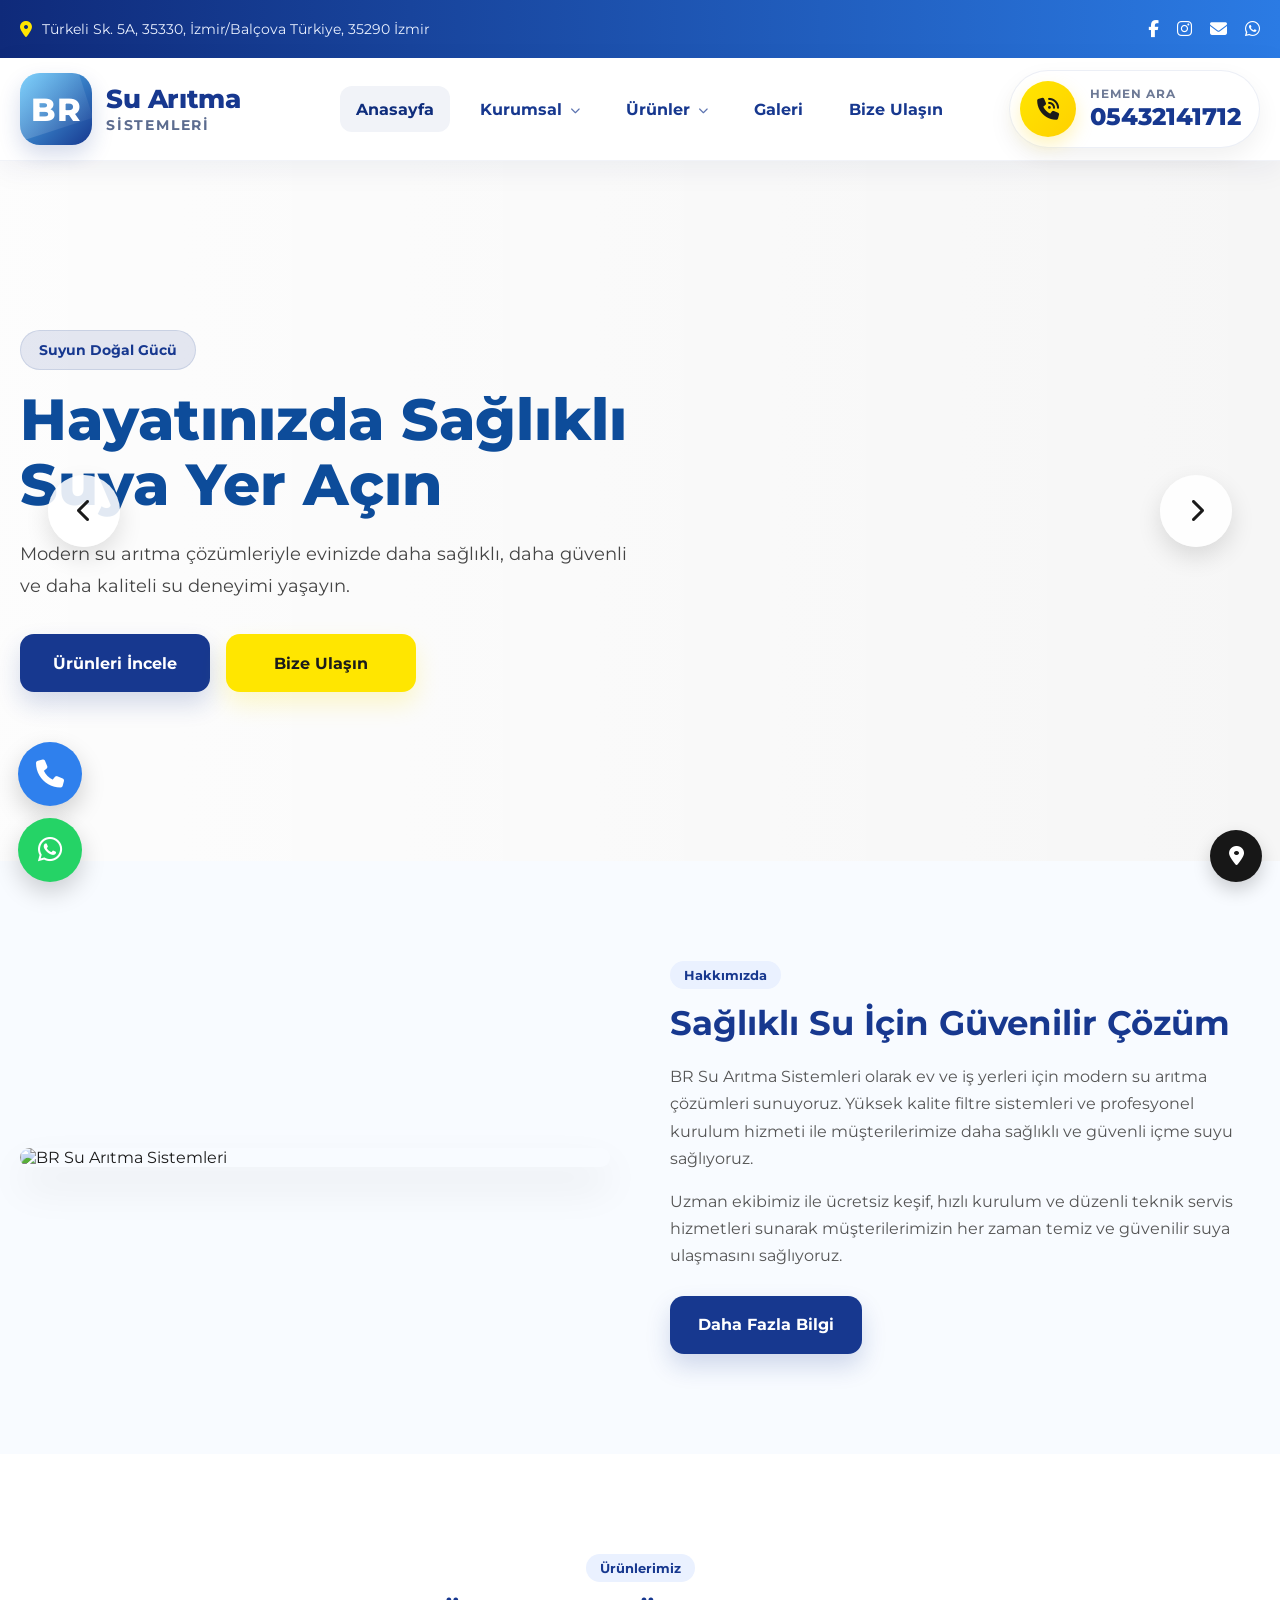
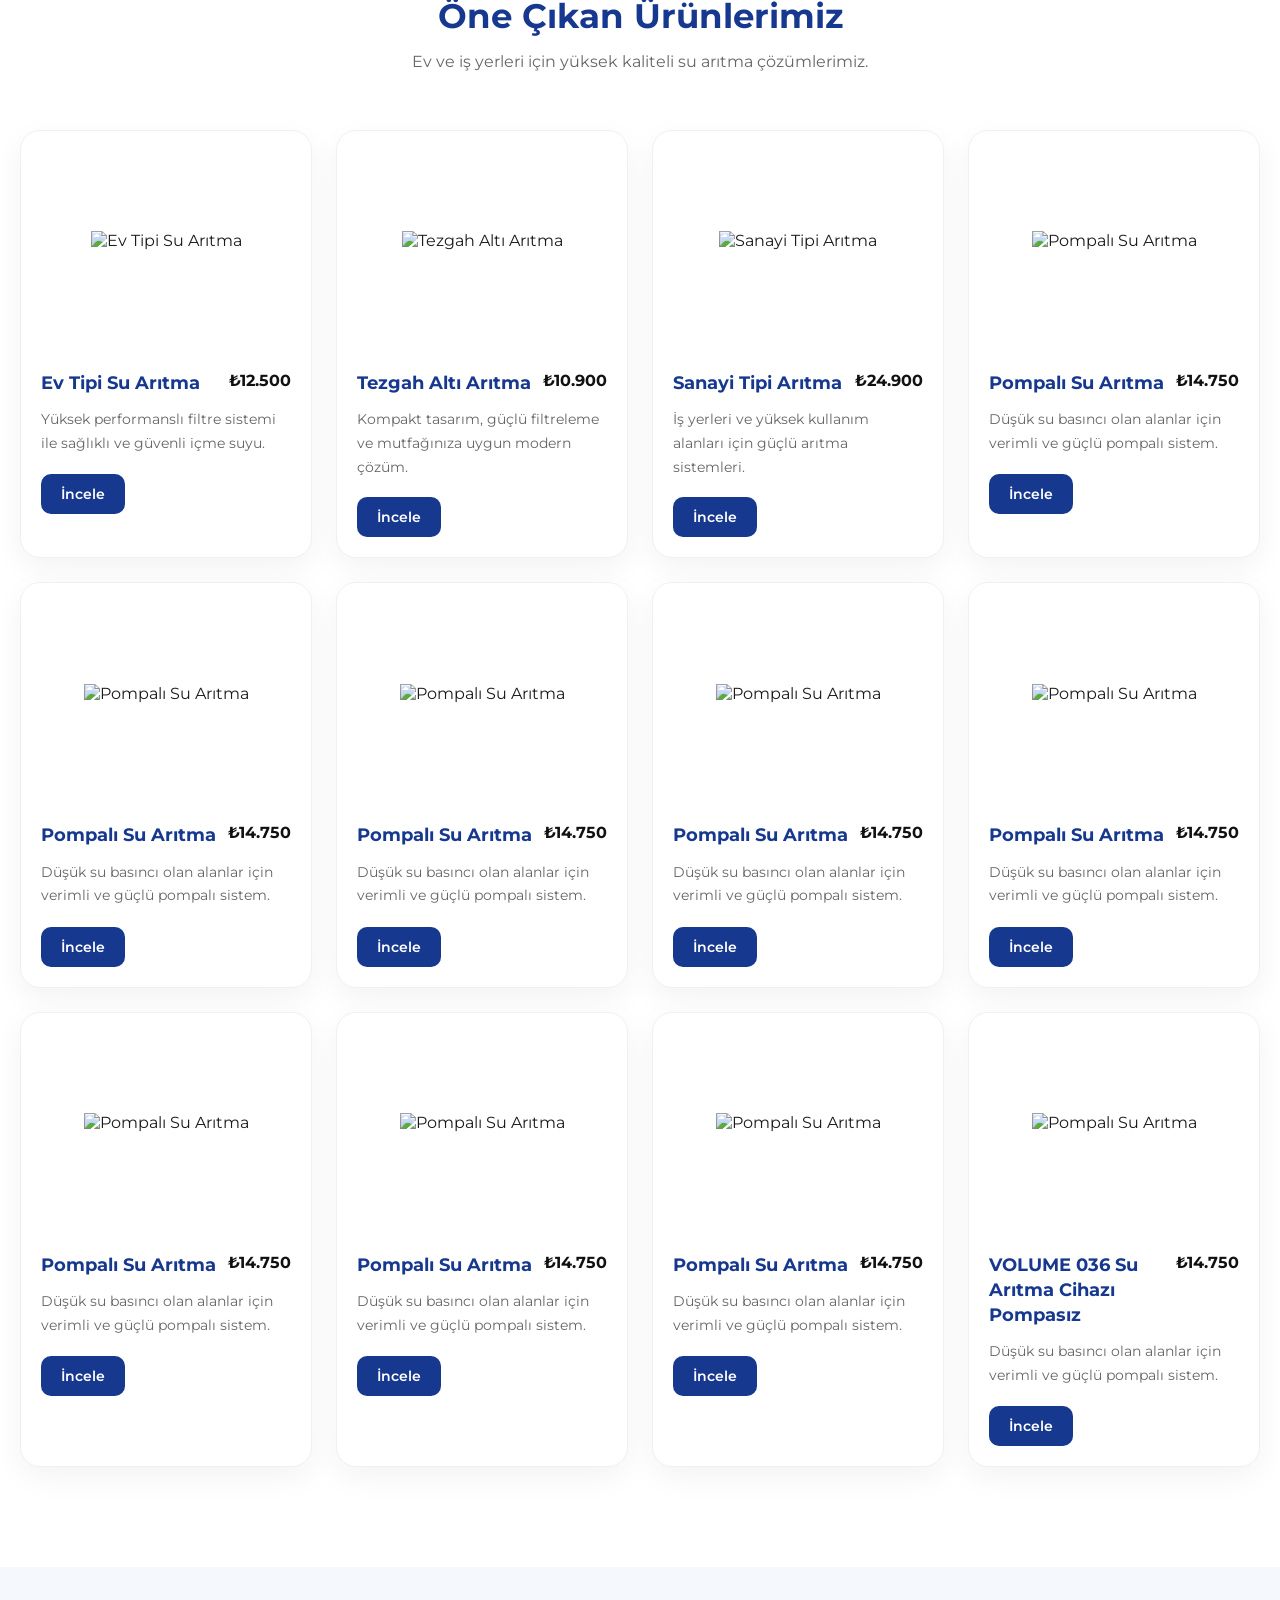
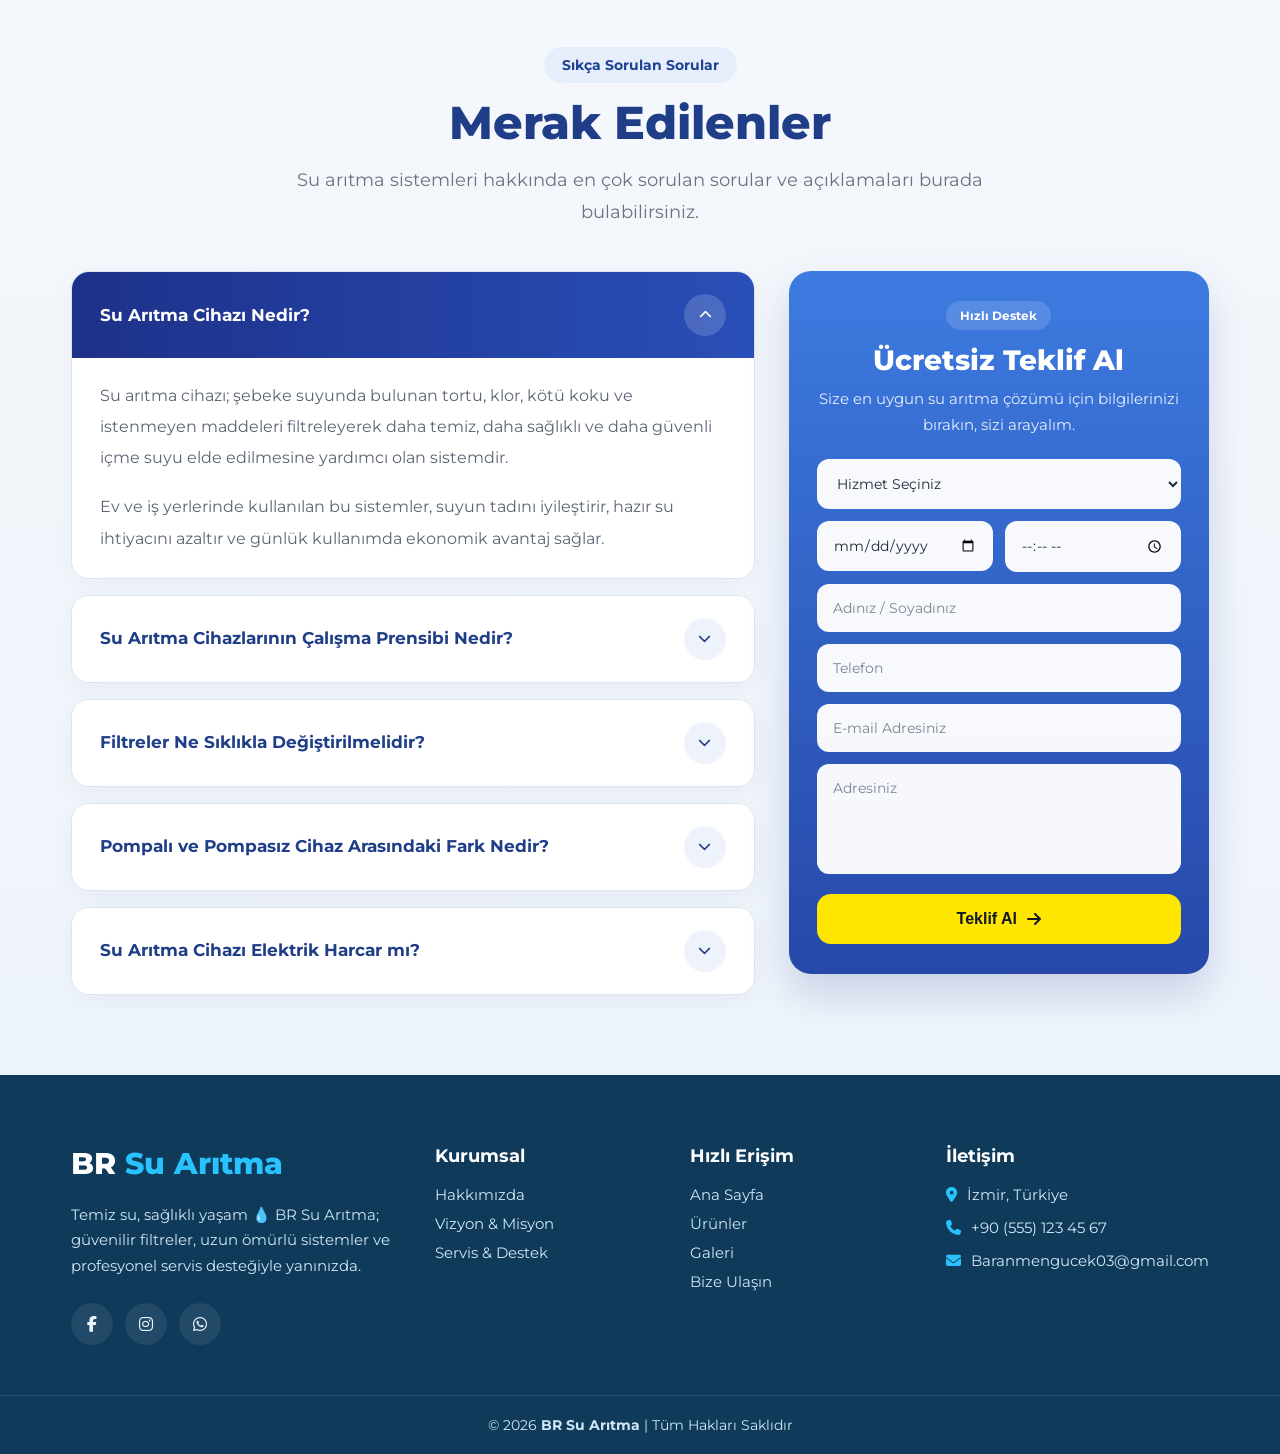
==== index.html @ a085585f "Add files via upload" ====
﻿<!DOCTYPE html>
<html lang="tr">
<head>
    <meta charset="UTF-8" />
    <meta name="viewport" content="width=device-width, initial-scale=1.0" />
    <title>Abway Su Arıtma</title>

    <!-- Font Awesome -->
    <link rel="stylesheet"
          href="https://cdnjs.cloudflare.com/ajax/libs/font-awesome/6.5.2/css/all.min.css" />

    <!-- Google Font -->
    <link rel="preconnect" href="https://fonts.googleapis.com">
    <link rel="preconnect" href="https://fonts.gstatic.com" crossorigin>
    <link href="https://fonts.googleapis.com/css2?family=Montserrat:wght@400;500;600;700;800&display=swap" rel="stylesheet">
    <link rel="stylesheet" href="https://cdnjs.cloudflare.com/ajax/libs/font-awesome/6.5.2/css/all.min.css">
    <link rel="stylesheet" href="https://cdnjs.cloudflare.com/ajax/libs/font-awesome/6.5.2/css/all.min.css">

    <link rel="stylesheet" href="style.css" />
    <link rel="stylesheet" href="footer.css" />

    <meta name="description" content="İzmir su arıtma cihazı satış, kurulum ve servis hizmetleri. BR Su Arıtma ile temiz ve sağlıklı içme suyu.">
    <meta name="keywords" content="su arıtma cihazı, izmir su arıtma, su arıtma filtre, arıtma cihazı fiyat">
    <meta name="author" content="BR Su Arıtma">


</head>
<body>

    <!-- TOPBAR -->
    <div class="topbar">
        <div class="container topbar-container">
            <div class="topbar-left">
                <i class="fa-solid fa-location-dot"></i>

                <div class="topbar-marquee">
                    <div class="topbar-marquee-track">
                        <span>Türkeli Sk. 5A, 35330, İzmir/Balçova Türkiye, 35290 İzmir</span>
                    </div>
                </div>
            </div>

            <div class="topbar-right">

                <!-- Facebook -->
                <a href="https://www.facebook.com/104635771230108/" target="_blank">
                    <i class="fa-brands fa-facebook-f"></i>
                </a>

                <!-- Instagram -->
                <a href="https://www.instagram.com/br_su_artma_sistemleri" target="_blank">
                    <i class="fa-brands fa-instagram"></i>
                </a>

                <!-- Gmail -->
                <a href="mailto:Baranmengucek03@gmail.com">
                    <i class="fa-solid fa-envelope"></i>
                </a>

                <!-- WhatsApp -->
                <a href="https://wa.me/905432141712?text=Merhaba%20su%20arıtma%20sistemleri%20hakkında%20bilgi%20almak%20istiyorum" target="_blank">
                    <i class="fa-brands fa-whatsapp"></i>
                </a>

            </div>
        </div>
    </div>
    <!-- HEADER -->
    <header class="header">
        <div class="container header-container">

            <a href="#" class="logo">
                <div class="logo-icon">BR</div>

                <div class="logo-text">
                    <h2>Su Arıtma</h2>
                    <span>Sistemleri</span>
                </div>
            </a>

            <nav class="navbar" id="navbar">
                <a href="index.html" class="active">Anasayfa</a>

                <div class="dropdown">
                    <a href="#" class="dropdown-toggle">Kurumsal</a>
                    <div class="dropdown-menu">
                        <a href="hakkimizda.html">Hakkımızda</a>
                        <a href="vizyon.html">Vizyon & Misyon</a>
                        <a href="servis.html">Servis & Destek</a>
                    </div>
                </div>

                <div class="dropdown">
                    <a href="#" class="dropdown-toggle">Ürünler</a>
                    <div class="dropdown-menu">
                        <a href="evtipi.html">Ev Tipi Arıtma</a>
                        <a href="sanayitipi.html">Sanayi Tipi Arıtma</a>
                        <a href="yedekparca.html">Yedek Parçalar</a>

                    </div>
                </div>
                <a href="galeri.html">Galeri</a>
                <a href="bizeulas.html">Bize Ulaşın</a>
            </nav>

            <a href="tel:05432141712" class="header-phone">
                <span class="phone-icon">
                    <i class="fa-solid fa-phone-volume"></i>
                </span>
                <span class="phone-text">
                    <small>Hemen Ara</small>
                    05432141712
                </span>
            </a>

            <button class="menu-toggle" id="menu-toggle" aria-label="Menüyü Aç">
                <i class="fa-solid fa-bars"></i>
            </button>
        </div>
    </header>

    <section class="hero">

        <div class="hero-slider">

            <!-- SLIDE 1 (VIDEO) -->
            <div class="hero-slide active">
                <video autoplay muted loop playsinline>
                    <source src="media/hero2.mp4" type="video/mp4">
                </video>
            </div>

            <!-- SLIDE 2 (RESİM) -->
            <div class="hero-slide">
                <img src="image/hero.jpeg" alt="">
            </div>

            <!-- SLIDE 3 (RESİM) -->
            <div class="hero-slide">
                <img src="image/suaritmacihazi.png" alt="">
            </div>

        </div>

        <div class="hero-overlay"></div>

        <div class="hero-content container">
            <div class="hero-text">
                <span class="hero-badge">Suyun Doğal Gücü</span>

                <h1>Hayatınızda Sağlıklı Suya Yer Açın</h1>

                <p>
                    Modern su arıtma çözümleriyle evinizde daha sağlıklı,
                    daha güvenli ve daha kaliteli su deneyimi yaşayın.
                </p>

                <div class="hero-buttons">
                    <a href="#" class="btn btn-primary">Ürünleri İncele</a>
                    <a href="#" class="btn btn-secondary">Bize Ulaşın</a>
                </div>
            </div>
        </div>

        <button class="hero-arrow hero-arrow-left" id="prev">
            <i class="fa-solid fa-chevron-left"></i>
        </button>

        <button class="hero-arrow hero-arrow-right" id="next">
            <i class="fa-solid fa-chevron-right"></i>
        </button>

    </section>


    <section class="about">

        <div class="container about-container">

            <!-- Görsel -->
            <div class="about-image">
                <img src="image/aritmaa (3).jpeg" alt="BR Su Arıtma Sistemleri">
            </div>

            <!-- İçerik -->
            <div class="about-content">

                <span class="section-badge">Hakkımızda</span>

                <h2>Sağlıklı Su İçin Güvenilir Çözüm</h2>

                <p>
                    BR Su Arıtma Sistemleri olarak ev ve iş yerleri için modern su arıtma
                    çözümleri sunuyoruz. Yüksek kalite filtre sistemleri ve profesyonel
                    kurulum hizmeti ile müşterilerimize daha sağlıklı ve güvenli içme
                    suyu sağlıyoruz.
                </p>

                <p>
                    Uzman ekibimiz ile ücretsiz keşif, hızlı kurulum ve düzenli teknik
                    servis hizmetleri sunarak müşterilerimizin her zaman temiz ve
                    güvenilir suya ulaşmasını sağlıyoruz.
                </p>

                <a href="#" class="btn btn-primary about-btn">
                    Daha Fazla Bilgi
                </a>

            </div>

        </div>

    </section>

    <section class="products">
        <div class="container">

            <div class="section-title">
                <span>Ürünlerimiz</span>
                <h2>Öne Çıkan Ürünlerimiz</h2>
                <p>Ev ve iş yerleri için yüksek kaliteli su arıtma çözümlerimiz.</p>
            </div>

            <div class="products-grid">

                <!-- Ürün 1 -->
                <div class="product-card">
                    <div class="product-image">
                        <img src="image/aritma4.png" alt="Ev Tipi Su Arıtma">
                    </div>

                    <div class="product-content">
                        <div class="product-top">
                            <h3>Ev Tipi Su Arıtma</h3>
                            <span class="product-price">₺12.500</span>
                        </div>

                        <p>Yüksek performanslı filtre sistemi ile sağlıklı ve güvenli içme suyu.</p>

                        <a href="detayincele.html?id=ev-tipi-su-aritma" class="product-btn">İncele</a>

                    </div>
                </div>

                <!-- Ürün 2 -->
                <div class="product-card">
                    <div class="product-image">
                        <img src="image/aritma2.png" alt="Tezgah Altı Arıtma">
                    </div>

                    <div class="product-content">
                        <div class="product-top">
                            <h3>Tezgah Altı Arıtma</h3>
                            <span class="product-price">₺10.900</span>
                        </div>

                        <p>Kompakt tasarım, güçlü filtreleme ve mutfağınıza uygun modern çözüm.</p>

                        <a href="detayincele.html?id=tezgah-alti-aritma" class="product-btn">İncele</a>
                    </div>
                </div>

                <!-- Ürün 3 -->
                <div class="product-card">
                    <div class="product-image">
                        <img src="image/aritma1.png" alt="Sanayi Tipi Arıtma">
                    </div>

                    <div class="product-content">
                        <div class="product-top">
                            <h3>Sanayi Tipi Arıtma</h3>
                            <span class="product-price">₺24.900</span>
                        </div>

                        <p>İş yerleri ve yüksek kullanım alanları için güçlü arıtma sistemleri.</p>

                        <a href="detayincele.html?id=sanayi-tipi-aritma" class="product-btn">İncele</a>
                    </div>
                </div>

                <!-- Ürün 4 -->
                <div class="product-card">
                    <div class="product-image">
                        <img src="image/filtredegisim.png" alt="Pompalı Su Arıtma">
                    </div>

                    <div class="product-content">
                        <div class="product-top">
                            <h3>Pompalı Su Arıtma</h3>
                            <span class="product-price">₺14.750</span>
                        </div>

                        <p>Düşük su basıncı olan alanlar için verimli ve güçlü pompalı sistem.</p>

                        <a href="detayincele.html?id=pompali-su-aritma" class="product-btn">İncele</a>
                    </div>
                </div>

                <div class="product-card">
                    <div class="product-image">
                        <img src="image/filtreler.png" alt="Pompalı Su Arıtma">
                    </div>

                    <div class="product-content">
                        <div class="product-top">
                            <h3>Pompalı Su Arıtma</h3>
                            <span class="product-price">₺14.750</span>
                        </div>

                        <p>Düşük su basıncı olan alanlar için verimli ve güçlü pompalı sistem.</p>

                        <a href="detayincele.html?id=yedek-filtre-seti" class="product-btn">İncele</a>
                    </div>
                </div>


                <div class="product-card">
                    <div class="product-image">
                        <img src="image/aritmaResim3.png" alt="Pompalı Su Arıtma">
                    </div>

                    <div class="product-content">
                        <div class="product-top">
                            <h3>Pompalı Su Arıtma</h3>
                            <span class="product-price">₺14.750</span>
                        </div>

                        <p>Düşük su basıncı olan alanlar için verimli ve güçlü pompalı sistem.</p>

                        <a href="detayincele.html?id=kapali-kasa-aritma" class="product-btn">İncele</a>
                    </div>
                </div>


                <div class="product-card">
                    <div class="product-image">
                        <img src="image/aritmaResim2.png" alt="Pompalı Su Arıtma">
                    </div>

                    <div class="product-content">
                        <div class="product-top">
                            <h3>Pompalı Su Arıtma</h3>
                            <span class="product-price">₺14.750</span>
                        </div>

                        <p>Düşük su basıncı olan alanlar için verimli ve güçlü pompalı sistem.</p>

                        <a href="detayincele.html?id=acik-kasa-aritma" class="product-btn">İncele</a>
                    </div>
                </div>


                <div class="product-card">
                    <div class="product-image">
                        <img src="image/aritma1.png" alt="Pompalı Su Arıtma">
                    </div>

                    <div class="product-content">
                        <div class="product-top">
                            <h3>Pompalı Su Arıtma</h3>
                            <span class="product-price">₺14.750</span>
                        </div>

                        <p>Düşük su basıncı olan alanlar için verimli ve güçlü pompalı sistem.</p>

                        <a href="detayincele.html?id=ofis-tipi-aritma" class="product-btn">İncele</a>
                    </div>
                </div>

                <div class="product-card">
                    <div class="product-image">
                        <img src="image/suaritmacihazi.png" alt="Pompalı Su Arıtma">
                    </div>

                    <div class="product-content">
                        <div class="product-top">
                            <h3>Pompalı Su Arıtma</h3>
                            <span class="product-price">₺14.750</span>
                        </div>

                        <p>Düşük su basıncı olan alanlar için verimli ve güçlü pompalı sistem.</p>

                        <a href="detayincele.html?id=premium-su-aritma" class="product-btn">İncele</a>
                    </div>
                </div>


                <div class="product-card">
                    <div class="product-image">
                        <img src="image/suaritmacihazi.png" alt="Pompalı Su Arıtma">
                    </div>

                    <div class="product-content">
                        <div class="product-top">
                            <h3>Pompalı Su Arıtma</h3>
                            <span class="product-price">₺14.750</span>
                        </div>

                        <p>Düşük su basıncı olan alanlar için verimli ve güçlü pompalı sistem.</p>

                        <a href="detayincele.html?id=lux-su-aritma" class="product-btn">İncele</a>
                    </div>
                </div>


                <div class="product-card">
                    <div class="product-image">
                        <img src="image/suaritmacihazi.png" alt="Pompalı Su Arıtma">
                    </div>

                    <div class="product-content">
                        <div class="product-top">
                            <h3>Pompalı Su Arıtma</h3>
                            <span class="product-price">₺14.750</span>
                        </div>

                        <p>Düşük su basıncı olan alanlar için verimli ve güçlü pompalı sistem.</p>

                        <a href="detayincele.html?id=advanced-su-aritma" class="product-btn">İncele</a>
                    </div>
                </div>


                <div class="product-card">
                    <div class="product-image">
                        <img src="image/abway1.png" alt="Pompalı Su Arıtma">
                    </div>

                    <div class="product-content">
                        <div class="product-top">
                            <h3>VOLUME 036 Su Arıtma Cihazı Pompasız</h3>
                            <span class="product-price">₺14.750</span>
                        </div>

                        <p>Düşük su basıncı olan alanlar için verimli ve güçlü pompalı sistem.</p>

                        <a href="detayincele.html?id=volume-036-pompasiz" class="product-btn">İncele</a>
                    </div>
                </div>

            </div>
        </div>
    </section>


    <section class="faq-contact-section" id="sss">
        <div class="container">
            <div class="faq-contact-header">
                <span class="faq-badge">Sıkça Sorulan Sorular</span>
                <h2>Merak Edilenler</h2>
                <p>
                    Su arıtma sistemleri hakkında en çok sorulan sorular ve açıklamaları burada bulabilirsiniz.
                </p>
            </div>

            <div class="faq-contact-grid">
                <!-- SOL TARAF -->
                <div class="faq-column">
                    <div class="faq-item active">
                        <button class="faq-question" type="button">
                            <span>Su Arıtma Cihazı Nedir?</span>
                            <i class="fa-solid fa-chevron-down"></i>
                        </button>
                        <div class="faq-answer">
                            <div class="faq-answer-inner">
                                <p>
                                    Su arıtma cihazı; şebeke suyunda bulunan tortu, klor, kötü koku ve istenmeyen
                                    maddeleri filtreleyerek daha temiz, daha sağlıklı ve daha güvenli içme suyu
                                    elde edilmesine yardımcı olan sistemdir.
                                </p>
                                <p>
                                    Ev ve iş yerlerinde kullanılan bu sistemler, suyun tadını iyileştirir,
                                    hazır su ihtiyacını azaltır ve günlük kullanımda ekonomik avantaj sağlar.
                                </p>
                            </div>
                        </div>
                    </div>

                    <div class="faq-item">
                        <button class="faq-question" type="button">
                            <span>Su Arıtma Cihazlarının Çalışma Prensibi Nedir?</span>
                            <i class="fa-solid fa-chevron-down"></i>
                        </button>
                        <div class="faq-answer">
                            <div class="faq-answer-inner">
                                <p>
                                    Su arıtma cihazları çok aşamalı filtreleme sistemi ile çalışır. Bu sistem,
                                    tortu, klor, kötü koku ve zararlı maddelerin azaltılmasına yardımcı olur.
                                </p>
                            </div>
                        </div>
                    </div>

                    <div class="faq-item">
                        <button class="faq-question" type="button">
                            <span>Filtreler Ne Sıklıkla Değiştirilmelidir?</span>
                            <i class="fa-solid fa-chevron-down"></i>
                        </button>
                        <div class="faq-answer">
                            <div class="faq-answer-inner">
                                <p>
                                    Filtre değişim süresi kullanım yoğunluğuna, su kalitesine ve cihaz modeline göre
                                    değişebilir. Düzenli bakım cihaz performansı açısından önemlidir.
                                </p>
                            </div>
                        </div>
                    </div>

                    <div class="faq-item">
                        <button class="faq-question" type="button">
                            <span>Pompalı ve Pompasız Cihaz Arasındaki Fark Nedir?</span>
                            <i class="fa-solid fa-chevron-down"></i>
                        </button>
                        <div class="faq-answer">
                            <div class="faq-answer-inner">
                                <p>
                                    Su basıncının düşük olduğu alanlarda pompalı cihazlar tercih edilir.
                                    Normal su basıncına sahip yerlerde ise pompasız modeller yeterli olabilir.
                                </p>
                            </div>
                        </div>
                    </div>

                    <div class="faq-item">
                        <button class="faq-question" type="button">
                            <span>Su Arıtma Cihazı Elektrik Harcar mı?</span>
                            <i class="fa-solid fa-chevron-down"></i>
                        </button>
                        <div class="faq-answer">
                            <div class="faq-answer-inner">
                                <p>
                                    Pompalı modeller düşük miktarda elektrik tüketebilir. Pompasız modeller ise
                                    genellikle elektrik kullanmadan çalışır.
                                </p>
                            </div>
                        </div>
                    </div>
                </div>

                <!-- SAĞ TARAF -->
                <div class="quote-column">
                    <div class="quote-card">
                        <div class="quote-top">
                            <span class="quote-badge">Hızlı Destek</span>
                            <h3>Ücretsiz Teklif Al</h3>
                            <p>
                                Size en uygun su arıtma çözümü için bilgilerinizi bırakın, sizi arayalım.
                            </p>
                        </div>

                        <form class="quote-form">
                            <div class="form-group">
                                <select>
                                    <option selected disabled>Hizmet Seçiniz</option>
                                    <option>Ev Tipi Su Arıtma</option>
                                    <option>Pompalı Su Arıtma</option>
                                    <option>Pompasız Su Arıtma</option>
                                    <option>Filtre Değişimi</option>
                                    <option>Bakım / Servis</option>
                                </select>
                            </div>

                            <div class="form-row two-col">
                                <div class="form-group">
                                    <input type="date">
                                </div>
                                <div class="form-group">
                                    <input type="time">
                                </div>
                            </div>

                            <div class="form-group">
                                <input type="text" placeholder="Adınız / Soyadınız">
                            </div>

                            <div class="form-group">
                                <input type="tel" placeholder="Telefon">
                            </div>

                            <div class="form-group">
                                <input type="email" placeholder="E-mail Adresiniz">
                            </div>

                            <div class="form-group">
                                <textarea placeholder="Adresiniz"></textarea>
                            </div>

                            <button type="submit" class="quote-btn">
                                Teklif Al
                                <i class="fa-solid fa-arrow-right"></i>
                            </button>
                        </form>
                    </div>
                </div>
            </div>
        </div>
    </section>

    <!-- FIXED CONTACT BUTTONS -->
    <div class="fixed-contact-left">

        <!-- Telefon -->
        <a href="tel:+905432141712" class="contact-btn phone-btn" aria-label="Telefon">
            <i class="fa-solid fa-phone"></i>
        </a>

        <!-- WhatsApp -->
        <a href="https://wa.me/905432141712?text=Merhaba%20BR%20Su%20Arıtma%20Sistemleri%20hakkında%20bilgi%20almak%20istiyorum."
           target="_blank"
           class="contact-btn whatsapp-btn"
           aria-label="WhatsApp">
            <i class="fa-brands fa-whatsapp"></i>
        </a>

    </div>
    <div class="fixed-contact-right">

        <a href="https://www.google.com/maps?q=Türkeli+Sk+5A+Balçova+İzmir+Türkiye"
           target="_blank"
           class="mini-btn"
           aria-label="Konum">

            <i class="fa-solid fa-location-dot"></i>

        </a>

    </div>


    <footer class="footer">
        <div class="container footer-grid">

            <!-- Logo ve açıklama -->
            <div class="footer-about">
                <div class="footer-logo">
                    BR <span>Su Arıtma</span>
                </div>

                <p>
                    Temiz su, sağlıklı yaşam 💧 BR Su Arıtma; güvenilir filtreler,
                    uzun ömürlü sistemler ve profesyonel servis desteğiyle yanınızda.
                </p>
                <div class="footer-social">

                    <!-- Facebook -->
                    <a href="https://facebook.com/brsuaritma" target="_blank">
                        <i class="fa-brands fa-facebook-f"></i>
                    </a>

                    <!-- Instagram -->
                    <a href="https://instagram.com/brsuaritma" target="_blank">
                        <i class="fa-brands fa-instagram"></i>
                    </a>

                    <!-- WhatsApp -->
                    <a href="https://wa.me/905551234567" target="_blank">
                        <i class="fa-brands fa-whatsapp"></i>
                    </a>

                </div>
            </div>

            <!-- Kurumsal -->
            <div class="footer-links">
                <h3>Kurumsal</h3>
                <ul>
                    <li><a href="#">Hakkımızda</a></li>
                    <li><a href="#">Vizyon & Misyon</a></li>
                    <li><a href="#">Servis & Destek</a></li>


                </ul>
            </div>

            <!-- Hızlı erişim -->
            <div class="footer-links">
                <h3>Hızlı Erişim</h3>
                <ul>
                    <li><a href="#">Ana Sayfa</a></li>
                    <li><a href="#">Ürünler</a></li>
                    <li><a href="#">Galeri</a></li>
                    <li><a href="#">Bize Ulaşın</a></li>
                    
                </ul>
            </div>

            <!-- İletişim -->
            <div class="footer-contact">
                <h3>İletişim</h3>

                <p>
                    <i class="fa-solid fa-location-dot"></i>
                    İzmir, Türkiye
                </p>

                <p>
                    <i class="fa-solid fa-phone"></i>
                    +90 (555) 123 45 67
                </p>

                <p>
                    <i class="fa-solid fa-envelope"></i>
                    Baranmengucek03@gmail.com
                </p>
            </div>

        </div>

        <div class="footer-bottom">
            © 2026 <strong>BR Su Arıtma</strong> | Tüm Hakları Saklıdır
        </div>
    </footer>

    <script>
        const menuToggle = document.getElementById("menu-toggle");
        const navbar = document.getElementById("navbar");
        const dropdownToggles = document.querySelectorAll(".dropdown-toggle");

        menuToggle.addEventListener("click", () => {
            navbar.classList.toggle("active");
        });

        dropdownToggles.forEach(toggle => {
            toggle.addEventListener("click", function (e) {
                if (window.innerWidth <= 992) {
                    e.preventDefault();

                    const parentDropdown = this.parentElement;

                    document.querySelectorAll(".dropdown").forEach(drop => {
                        if (drop !== parentDropdown) {
                            drop.classList.remove("active");
                        }
                    });

                    parentDropdown.classList.toggle("active");
                }
            });
        });

        window.addEventListener("resize", () => {
            if (window.innerWidth > 992) {
                document.querySelectorAll(".dropdown").forEach(drop => {
                    drop.classList.remove("active");
                });
                navbar.classList.remove("active");
            }
        });
    </script>

    <script>

        const slides = document.querySelectorAll(".hero-slide");
        const next = document.getElementById("next");
        const prev = document.getElementById("prev");

        let index = 0;

        function showSlide(i) {

            slides.forEach(slide => slide.classList.remove("active"));

            slides[i].classList.add("active");

        }

        next.onclick = () => {

            index++;

            if (index >= slides.length) {
                index = 0;
            }

            showSlide(index);

        }

        prev.onclick = () => {

            index--;

            if (index < 0) {
                index = slides.length - 1;
            }

            showSlide(index);

        }

    </script>
    <script>
        document.addEventListener("DOMContentLoaded", function () {
            const faqButtons = document.querySelectorAll(".faq-question");

            faqButtons.forEach((button) => {
                button.addEventListener("click", () => {
                    const currentItem = button.parentElement;
                    const isActive = currentItem.classList.contains("active");

                    document.querySelectorAll(".faq-item").forEach((item) => {
                        item.classList.remove("active");
                    });

                    if (!isActive) {
                        currentItem.classList.add("active");
                    }
                });
            });
        });
    </script>
</body>
</html>
---- style.css ----
﻿* {
    margin: 0;
    padding: 0;
    box-sizing: border-box;
}

html {
    scroll-behavior: smooth;
}

body {
    font-family: "Montserrat", sans-serif;
    background: #ffffff;
    color: #1b1b1b;
}

a {
    text-decoration: none;
}

img {
    max-width: 100%;
    display: block;
}

.container {
    width: 100%;
    max-width: 1320px;
    margin: 0 auto;
    padding: 0 20px;
}

/* TOPBAR */
/* TOPBAR */
.topbar {
    background: linear-gradient(90deg, #0f2a7a, #2b7be4);
    color: #eaf1ff;
    font-size: 14px;
    width: 100%;
    overflow: hidden;
}

.topbar-container {
    min-height: 58px;
    display: flex;
    align-items: center;
    justify-content: space-between;
    gap: 20px;
}

.topbar-left {
    display: flex;
    align-items: center;
    gap: 10px;
    min-width: 0;
    flex: 1;
}

    .topbar-left i {
        color: #ffe600;
        font-size: 16px;
        flex-shrink: 0;
    }

.topbar-marquee {
    overflow: hidden;
    white-space: nowrap;
    width: 100%;
    position: relative;
}

.topbar-marquee-track {
    display: inline-flex;
    align-items: center;
    gap: 60px;
    min-width: max-content;
}

    .topbar-marquee-track span {
        line-height: 1.5;
    }

.topbar-right {
    display: flex;
    align-items: center;
    gap: 18px;
    flex-shrink: 0;
}

    .topbar-right a {
        color: #ffffff;
        font-size: 17px;
        transition: 0.3s ease;
    }

        .topbar-right a:hover {
            color: #ffe600;
            transform: translateY(-2px);
        }


@media (max-width: 768px) {
    .topbar {
        min-height: 40px;
        padding: 0;
        overflow: hidden;
    }

    .topbar-container {
        min-height: 40px;
        display: flex;
        align-items: center;
        justify-content: flex-start;
        padding: 0 10px;
        gap: 0;
    }

    .topbar-left {
        display: flex;
        align-items: center;
        justify-content: flex-start;
        width: 100%;
        min-width: 0;
        gap: 0;
    }

        .topbar-left i {
           display:none;
        }

    .topbar-marquee {
        width: 100%;
        overflow: hidden;
        white-space: nowrap;
        position: relative;
    }

    .topbar-marquee-track {
        display: inline-block;
        white-space: nowrap;
        padding-left: 100%;
        animation: mobileTopbarFlow 14s linear infinite;
    }

        .topbar-marquee-track span {
            display: inline-block;
            font-size: 12px;
            line-height: 40px;
            white-space: nowrap;
            padding-right: 40px;
        }

    .topbar-right {
        display: none;
    }
}

@keyframes mobileTopbarFlow {
    0% {
        transform: translateX(0);
    }

    100% {
        transform: translateX(-100%);
    }
}

/* HEADER */
.header {
    position: sticky;
    top: 0;
    z-index: 999;
    background: rgba(255, 255, 255, 0.94);
    backdrop-filter: blur(14px);
    border-bottom: 1px solid rgba(20, 56, 140, 0.06);
    box-shadow: 0 8px 28px rgba(16, 36, 94, 0.06);
}

.header-container {
    min-height: 102px;
    display: flex;
    align-items: center;
    justify-content: space-between;
    gap: 22px;
}

/* LOGO */
.logo {
    display: flex;
    align-items: center;
    gap: 14px;
    min-width: 270px;
}

.logo-icon {
    width: 72px;
    height: 72px;
    border-radius: 20px;
    background: linear-gradient(135deg, #55c2fb, #17388f);
    color: #fff;
    display: flex;
    align-items: center;
    justify-content: center;
    font-size: 32px;
    font-weight: 800;
    letter-spacing: 0.5px;
    box-shadow: 0 10px 22px rgba(23, 56, 143, 0.18);
    position: relative;
    overflow: hidden;
}

    .logo-icon::before {
        content: "";
        position: absolute;
        width: 120%;
        height: 120%;
        background: linear-gradient(135deg, rgba(255,255,255,0.34), rgba(255,255,255,0.04));
        top: -36%;
        left: -34%;
        transform: rotate(-18deg);
    }

.logo-text {
    display: flex;
    flex-direction: column;
    line-height: 1;
}

    .logo-text h2 {
        margin: 0;
        font-size: 26px;
        font-weight: 800;
        color: #17388f;
        letter-spacing: -0.4px;
    }

    .logo-text span {
        margin-top: 6px;
        font-size: 14px;
        font-weight: 700;
        color: #5c6c8f;
        text-transform: uppercase;
        letter-spacing: 1.8px;
    }

/* NAVBAR */
.navbar {
    display: flex;
    align-items: center;
    gap: 14px;
}

    .navbar > a,
    .dropdown-toggle {
        position: relative;
        display: inline-flex;
        align-items: center;
        justify-content: center;
        height: 46px;
        padding: 0 16px;
        border-radius: 12px;
        font-size: 16px;
        font-weight: 700;
        color: #17388f;
        transition: background 0.22s ease, color 0.22s ease, transform 0.22s ease;
    }

        .navbar > a:hover,
        .dropdown-toggle:hover,
        .navbar > a.active {
            color: #0f2d7c;
            background: rgba(23, 56, 143, 0.06);
        }

/* DROPDOWN */
.dropdown {
    position: relative;
    display: flex;
    align-items: center;
}

.dropdown-toggle {
    gap: 8px;
}

    .dropdown-toggle::after {
        content: "\f078";
        font-family: "Font Awesome 6 Free";
        font-weight: 900;
        font-size: 10px;
        transition: transform 0.25s ease;
        margin-top: 1px;
        opacity: 0.7;
    }

.dropdown:hover .dropdown-toggle,
.dropdown.active .dropdown-toggle {
    background: rgba(23, 56, 143, 0.06);
    color: #0f2d7c;
}

    .dropdown:hover .dropdown-toggle::after,
    .dropdown.active .dropdown-toggle::after {
        transform: rotate(180deg);
    }

/* DROPDOWN MENU */
.dropdown-menu {
    position: absolute;
    top: calc(100% + 10px);
    left: 50%;
    transform: translateX(-50%) translateY(10px) scale(0.98);
    min-width: 220px;
    background: rgba(255, 255, 255, 0.98);
    backdrop-filter: blur(12px);
    border: 1px solid rgba(23, 56, 143, 0.07);
    border-radius: 16px;
    box-shadow: 0 18px 36px rgba(17, 31, 77, 0.10);
    padding: 10px;
    opacity: 0;
    visibility: hidden;
    pointer-events: none;
    transition: opacity 0.22s ease, transform 0.22s ease, visibility 0.22s ease;
    z-index: 2000;
}

    .dropdown-menu::before {
        content: "";
        position: absolute;
        top: -12px;
        left: 0;
        width: 100%;
        height: 12px;
        background: transparent;
    }

    .dropdown-menu a {
        display: flex;
        align-items: center;
        min-height: 42px;
        padding: 0 14px;
        border-radius: 10px;
        font-size: 14px;
        font-weight: 600;
        color: #17388f;
        white-space: nowrap;
        transition: background 0.2s ease, color 0.2s ease, padding-left 0.2s ease;
    }

        .dropdown-menu a:hover {
            background: #f4f8ff;
            color: #0f2d7c;
            padding-left: 18px;
        }

    .dropdown:hover .dropdown-menu,
    .dropdown-menu:hover {
        opacity: 1;
        visibility: visible;
        pointer-events: auto;
        transform: translateX(-50%) translateY(0) scale(1);
    }

/* HEADER PHONE */
.header-phone {
    display: flex;
    align-items: center;
    gap: 12px;
    background: #fff;
    padding: 10px 18px 10px 10px;
    border-radius: 999px;
    border: 1px solid rgba(23, 56, 143, 0.08);
    box-shadow: 0 10px 22px rgba(17, 31, 77, 0.06);
    white-space: nowrap;
    transition: transform 0.22s ease, box-shadow 0.22s ease;
}

    .header-phone:hover {
        transform: translateY(-1px);
        box-shadow: 0 14px 28px rgba(17, 31, 77, 0.09);
    }

.phone-icon {
    width: 52px;
    height: 52px;
    border-radius: 50%;
    background: linear-gradient(135deg, #ffe600, #ffd200);
    display: flex;
    align-items: center;
    justify-content: center;
    color: #1b1b1b;
    font-size: 21px;
    box-shadow: 0 8px 18px rgba(255, 214, 0, 0.22);
}

.phone-text {
    display: flex;
    flex-direction: column;
    color: #17388f;
    font-size: 22px;
    font-weight: 800;
    line-height: 1.05;
}

    .phone-text small {
        font-size: 11px;
        font-weight: 700;
        color: #7a86a4;
        margin-bottom: 4px;
        text-transform: uppercase;
        letter-spacing: 1px;
    }

/* MENU TOGGLE */
.menu-toggle {
    display: none;
    width: 48px;
    height: 48px;
    border: none;
    border-radius: 14px;
    background: #17388f;
    color: #fff;
    font-size: 19px;
    cursor: pointer;
    box-shadow: 0 10px 18px rgba(23, 56, 143, 0.18);
}

/* RESPONSIVE */
@media (max-width: 1200px) {
    .navbar {
        gap: 8px;
    }

        .navbar > a,
        .dropdown-toggle {
            padding: 0 13px;
            font-size: 15px;
        }

    .logo-icon {
        width: 66px;
        height: 66px;
        font-size: 28px;
    }

    .logo-text h2 {
        font-size: 23px;
    }

    .phone-text {
        font-size: 18px;
    }
}

@media (max-width: 992px) {
    .header-container {
        min-height: 88px;
        position: relative;
    }

    .logo {
        min-width: auto;
    }

    .logo-icon {
        width: 56px;
        height: 56px;
        border-radius: 16px;
        font-size: 24px;
    }

    .logo-text h2 {
        font-size: 19px;
    }

    .logo-text span {
        font-size: 11px;
        letter-spacing: 1.4px;
    }

    .header-phone {
        display: none;
    }

    .menu-toggle {
        display: flex;
        align-items: center;
        justify-content: center;
    }

    .navbar {
        position: absolute;
        top: calc(100% + 12px);
        left: 20px;
        right: 20px;
        display: none;
        flex-direction: column;
        align-items: stretch;
        gap: 10px;
        padding: 18px;
        background: rgba(255,255,255,0.98);
        border: 1px solid rgba(23, 56, 143, 0.08);
        border-radius: 18px;
        box-shadow: 0 18px 36px rgba(17, 31, 77, 0.10);
    }

        .navbar.active {
            display: flex;
        }

        .navbar > a,
        .dropdown-toggle {
            justify-content: space-between;
            width: 100%;
            height: 44px;
            padding: 0 14px;
            border-radius: 12px;
            background: #f8fbff;
            font-size: 15px;
        }

    .dropdown {
        width: 100%;
        display: block;
    }

    .dropdown-menu {
        position: static;
        transform: none;
        min-width: 100%;
        margin-top: 8px;
        padding: 8px;
        border-radius: 14px;
        box-shadow: none;
        border: 1px solid rgba(23, 56, 143, 0.07);
        opacity: 1;
        visibility: visible;
        pointer-events: auto;
        display: none;
        background: #f8faff;
    }

        .dropdown-menu::before {
            display: none;
        }

    .dropdown.active .dropdown-menu {
        display: block;
    }

    .dropdown-menu a {
        min-height: 40px;
        font-size: 13.5px;
        border-radius: 10px;
    }
}

@media (max-width: 576px) {
    .header-container {
        min-height: 82px;
        gap: 12px;
    }

    .logo {
        gap: 10px;
        max-width: 210px;
    }

    .logo-icon {
        width: 50px;
        height: 50px;
        font-size: 21px;
        border-radius: 14px;
    }

    .logo-text h2 {
        font-size: 16px;
    }

    .logo-text span {
        font-size: 10px;
        margin-top: 4px;
    }

    .navbar {
        left: 12px;
        right: 12px;
        padding: 14px;
    }
}
/* PHONE */
.header-phone {
    display: flex;
    align-items: center;
    gap: 14px;
    background: #fff;
    padding: 10px 18px 10px 10px;
    border-radius: 999px;
    border: 1px solid rgba(23, 56, 143, 0.08);
    box-shadow: 0 10px 24px rgba(0, 0, 0, 0.06);
    white-space: nowrap;
}

.phone-icon {
    width: 56px;
    height: 56px;
    border-radius: 50%;
    background: linear-gradient(135deg, #ffe600, #ffd000);
    display: flex;
    align-items: center;
    justify-content: center;
    color: #1b1b1b;
    font-size: 22px;
    box-shadow: 0 8px 18px rgba(255, 214, 0, 0.26);
}

.phone-text {
    display: flex;
    flex-direction: column;
    color: #17388f;
    font-size: 24px;
    font-weight: 800;
    line-height: 1.1;
}

    .phone-text small {
        font-size: 12px;
        font-weight: 700;
        color: #6e7a96;
        margin-bottom: 4px;
        text-transform: uppercase;
        letter-spacing: 1px;
    }

/* MENU TOGGLE */
.menu-toggle {
    display: none;
    width: 48px;
    height: 48px;
    border: none;
    border-radius: 12px;
    background: #17388f;
    color: #fff;
    font-size: 20px;
    cursor: pointer;
    box-shadow: 0 10px 18px rgba(23, 56, 143, 0.2);
}

/* RESPONSIVE */
@media (max-width: 1200px) {
    .header-container {
        gap: 16px;
    }

    .logo {
        min-width: auto;
    }

    .logo-icon {
        width: 68px;
        height: 68px;
        font-size: 28px;
    }

    .logo-text h2 {
        font-size: 24px;
    }

    .navbar {
        gap: 22px;
    }

        .navbar a {
            font-size: 15px;
        }

    .phone-text {
        font-size: 19px;
    }
}

@media (max-width: 992px) {
    .header-container {
        min-height: 92px;
        position: relative;
    }

    .logo-icon {
        width: 58px;
        height: 58px;
        border-radius: 18px;
        font-size: 24px;
    }

    .logo-text h2 {
        font-size: 20px;
    }

    .logo-text span {
        font-size: 12px;
        letter-spacing: 1.5px;
    }

    .header-phone {
        display: none;
    }

    .menu-toggle {
        display: flex;
        align-items: center;
        justify-content: center;
    }

    .navbar {
        position: absolute;
        top: 100%;
        left: 20px;
        right: 20px;
        background: #fff;
        display: none;
        flex-direction: column;
        align-items: flex-start;
        gap: 16px;
        padding: 22px;
        border-radius: 18px;
        box-shadow: 0 18px 35px rgba(0, 0, 0, 0.12);
    }

        .navbar.active {
            display: flex;
        }
}

@media (max-width: 576px) {
    .header-container {
        min-height: 84px;
    }

    .logo {
        gap: 10px;
        max-width: 220px;
    }

    .logo-icon {
        width: 50px;
        height: 50px;
        font-size: 20px;
        border-radius: 14px;
    }

    .logo-text h2 {
        font-size: 16px;
    }

    .logo-text span {
        font-size: 10px;
        margin-top: 4px;
    }
}

/* HERO */

.hero {
    position: relative;
    min-height: 700px;
    display: flex;
    align-items: center;
    overflow: hidden;
    background: #f5f5f5;
}

.hero-slider {
    position: absolute;
    inset: 0;
    z-index: 1;
}

.hero-slide {
    position: absolute;
    inset: 0;
    opacity: 0;
    transition: opacity .6s ease;
}

    .hero-slide.active {
        opacity: 1;
    }

    .hero-slide video,
    .hero-slide img {
        width: 100%;
        height: 100%;
        object-fit: cover;
    }

.hero-video {
    position: absolute;
    inset: 0;
    width: 100%;
    height: 100%;
    object-fit: cover;
    z-index: 1;
}

.hero-overlay {
    position: absolute;
    inset: 0;
    background: linear-gradient( 90deg, rgba(255, 255, 255, 0.88) 0%, rgba(255, 255, 255, 0.62) 35%, rgba(255, 255, 255, 0.18) 100% );
    z-index: 2;
}

.hero-content {
    position: relative;
    z-index: 3;
}

.hero-arrow {
    z-index: 4;
}

.hero-bg {
    position: absolute;
    inset: 0;
    width: 100%;
    height: 100%;
    object-fit: cover;
    object-position: center;
    z-index: 1;
}






.hero-overlay {
    position: absolute;
    inset: 0;
    background: linear-gradient( 90deg, rgba(255, 255, 255, 0.78) 0%, rgba(255, 255, 255, 0.58) 35%, rgba(255, 255, 255, 0.12) 100% );
}

.hero-content {
    position: relative;
    z-index: 2;
}

.hero-text {
    max-width: 700px;
    padding: 60px 0;
}

.hero-badge {
    display: inline-block;
    background: rgba(17, 43, 134, 0.1);
    color: #17388f;
    font-weight: 700;
    font-size: 14px;
    padding: 10px 18px;
    border-radius: 999px;
    margin-bottom: 18px;
    border: 1px solid rgba(23, 56, 143, 0.12);
}

.hero-text h1 {
    font-size: 58px;
    line-height: 1.12;
    font-weight: 800;
    color: #0d4c9a;
    margin-bottom: 20px;
}

.hero-text p {
    font-size: 18px;
    line-height: 1.8;
    color: #444;
    max-width: 620px;
    margin-bottom: 32px;
}

.hero-buttons {
    display: flex;
    align-items: center;
    gap: 16px;
    flex-wrap: wrap;
}

.btn {
    display: inline-flex;
    align-items: center;
    justify-content: center;
    min-width: 190px;
    height: 58px;
    padding: 0 28px;
    border-radius: 14px;
    font-size: 16px;
    font-weight: 700;
    transition: 0.3s ease;
}

.btn-primary {
    background: #17388f;
    color: #fff;
    box-shadow: 0 12px 24px rgba(23, 56, 143, 0.18);
}

    .btn-primary:hover {
        background: #0f2d7c;
        transform: translateY(-3px);
    }

.btn-secondary {
    background: #ffe600;
    color: #1b1b1b;
    box-shadow: 0 12px 24px rgba(255, 230, 0, 0.2);
}

    .btn-secondary:hover {
        transform: translateY(-3px);
    }

/* HERO ARROWS */
.hero-arrow {
    position: absolute;
    top: 50%;
    transform: translateY(-50%);
    z-index: 3;
    width: 72px;
    height: 72px;
    border-radius: 50%;
    border: none;
    background: rgba(255, 255, 255, 0.88);
    color: #1a1a1a;
    font-size: 24px;
    cursor: pointer;
    box-shadow: 0 10px 25px rgba(0, 0, 0, 0.12);
    transition: 0.3s ease;
}

    .hero-arrow:hover {
        background: #ffffff;
        transform: translateY(-50%) scale(1.05);
    }

.hero-arrow-left {
    left: 48px;
}

.hero-arrow-right {
    right: 48px;
}

/* FIXED CONTACT LEFT */
.fixed-contact-left {
    position: fixed;
    left: 18px;
    bottom: 18px;
    z-index: 999;
    display: flex;
    flex-direction: column;
    gap: 12px;
}

.contact-btn {
    width: 64px;
    height: 64px;
    border-radius: 50%;
    display: flex;
    align-items: center;
    justify-content: center;
    color: #fff;
    font-size: 28px;
    box-shadow: 0 10px 25px rgba(0, 0, 0, 0.18);
    transition: 0.3s ease;
}

    .contact-btn:hover {
        transform: translateY(-4px) scale(1.04);
    }

.phone-btn {
    background: #2f80ed;
}

.whatsapp-btn {
    background: #25d366;
}

/* FIXED CONTACT RIGHT */
.fixed-contact-right {
    position: fixed;
    right: 18px;
    bottom: 18px;
    z-index: 999;
    display: flex;
    flex-direction: column;
    gap: 12px;
}

.mini-btn {
    width: 52px;
    height: 52px;
    border-radius: 50%;
    background: #171717;
    color: #fff;
    display: flex;
    align-items: center;
    justify-content: center;
    font-size: 20px;
    box-shadow: 0 8px 18px rgba(0, 0, 0, 0.18);
    transition: 0.3s ease;
}

    .mini-btn:hover {
        transform: translateY(-3px);
        background: #17388f;
    }

/* RESPONSIVE */
@media (max-width: 1200px) {
    .navbar {
        gap: 22px;
    }

        .navbar a {
            font-size: 16px;
        }

    .hero-text h1 {
        font-size: 48px;
    }
}

@media (max-width: 992px) {
    .topbar-container {
        flex-direction: column;
        justify-content: center;
        padding: 12px 0;
    }

    .header-container {
        min-height: 92px;
        position: relative;
    }

    .logo img {
        height: 62px;
    }

    .menu-toggle {
        display: flex;
        align-items: center;
        justify-content: center;
    }

    .navbar {
        position: absolute;
        top: 100%;
        left: 20px;
        right: 20px;
        background: #fff;
        flex-direction: column;
        align-items: flex-start;
        padding: 20px;
        border-radius: 16px;
        box-shadow: 0 18px 35px rgba(0, 0, 0, 0.12);
        display: none;
    }

        .navbar.active {
            display: flex;
        }

    .header-phone {
        display: none;
    }

    .hero {
        min-height: 620px;
    }

    .hero-text h1 {
        font-size: 42px;
    }

    .hero-arrow {
        width: 58px;
        height: 58px;
        font-size: 20px;
    }

    .hero-arrow-left {
        left: 20px;
    }

    .hero-arrow-right {
        right: 20px;
    }
}

@media (max-width: 768px) {
    .topbar {
        font-size: 12px;
    }

    .topbar-left span {
        justify-content: center;
        text-align: center;
        line-height: 1.6;
    }

    .hero {
        min-height: 560px;
        background-position: center;
    }

    .hero-text {
        text-align: center;
        margin: 0 auto;
    }

        .hero-text h1 {
            font-size: 34px;
        }

        .hero-text p {
            font-size: 15px;
            line-height: 1.7;
            margin-left: auto;
            margin-right: auto;
        }

    .hero-buttons {
        justify-content: center;
    }

    .btn {
        width: 80%;
        min-width: unset;
    }

    .hero-arrow {
        display: none;
    }

    .fixed-contact-left {
        left: 12px;
        bottom: 12px;
    }

    .fixed-contact-right {
        right: 12px;
        bottom: 12px;
    }

    .contact-btn {
        width: 56px;
        height: 56px;
        font-size: 24px;
    }

    .mini-btn {
        width: 46px;
        height: 46px;
        font-size: 18px;
    }
}



/* MOBİL */
@media (max-width: 992px) {
    .navbar {
        position: absolute;
        top: calc(100% + 12px);
        left: 20px;
        right: 20px;
        display: none;
        flex-direction: column;
        align-items: stretch;
        gap: 10px;
        padding: 18px;
        background: rgba(255,255,255,0.98);
        border: 1px solid rgba(23, 56, 143, 0.08);
        border-radius: 18px;
        box-shadow: 0 18px 36px rgba(17, 31, 77, 0.10);
        z-index: 3000;
    }

        .navbar.active {
            display: flex;
        }

        .navbar > a,
        .dropdown-toggle {
            width: 100%;
            height: 46px;
            justify-content: space-between;
            padding: 0 14px;
            border-radius: 12px;
            background: #f8fbff;
            font-size: 15px;
        }

    .dropdown {
        width: 100%;
    }

    .dropdown-toggle::after {
        transform: rotate(0deg);
        transition: transform 0.25s ease;
    }

    .dropdown.active .dropdown-toggle::after {
        transform: rotate(180deg);
    }

    .dropdown-menu {
        position: static;
        top: auto;
        left: auto;
        transform: none;
        min-width: 100%;
        margin-top: 8px;
        padding: 8px;
        border-radius: 14px;
        box-shadow: none;
        border: 1px solid rgba(23, 56, 143, 0.07);
        background: #f8faff;
        opacity: 1;
        visibility: visible;
        pointer-events: auto;
        display: none;
    }

        .dropdown-menu::before {
            display: none;
        }

    .dropdown.active .dropdown-menu {
        display: block;
    }

    .dropdown-menu a {
        min-height: 40px;
        padding: 0 12px;
        border-radius: 10px;
        font-size: 14px;
        white-space: normal;
    }

        .dropdown-menu a:hover {
            background: #eef5ff;
            color: #0f2d7c;
        }
}

@media (max-width: 576px) {
    .navbar {
        left: 12px;
        right: 12px;
        padding: 14px;
    }

        .navbar > a,
        .dropdown-toggle {
            height: 44px;
            font-size: 14px;
        }

    .dropdown-menu a {
        min-height: 38px;
        font-size: 13.5px;
    }
}


/* ABOUT SECTION */
.about {
    padding: 100px 0;
    background: #f8fbff;
    overflow: hidden;
}

.about-container {
    display: flex;
    align-items: center;
    justify-content: space-between;
    gap: 60px;
}

.about-image {
    flex: 1;
}

    .about-image img {
        width: 100%;
        display: block;
        border-radius: 20px;
        box-shadow: 0 20px 40px rgba(0,0,0,0.08);
        object-fit: cover;
    }

.about-content {
    flex: 1;
}

.section-badge {
    display: inline-block;
    background: #eaf1ff;
    color: #17388f;
    font-size: 13px;
    font-weight: 700;
    padding: 6px 14px;
    border-radius: 20px;
    margin-bottom: 12px;
}

.about-content h2 {
    font-size: 34px;
    color: #17388f;
    margin-bottom: 18px;
    line-height: 1.3;
}

.about-content p {
    font-size: 16px;
    line-height: 1.7;
    color: #555;
    margin-bottom: 16px;
}

.about-btn {
    margin-top: 10px;
}

/* TABLET + MOBILE */
@media (max-width: 768px) {
    .about {
        padding: 60px 0;
        background: radial-gradient(circle at top left, rgba(23, 56, 143, 0.06), transparent 35%), radial-gradient(circle at bottom right, rgba(50, 98, 210, 0.08), transparent 35%), #f8fbff;
        position: relative;
        overflow: hidden;
    }

        .about::before {
            content: "";
            position: absolute;
            left: -10%;
            bottom: -40px;
            width: 120%;
            height: 120px;
            background: rgba(255,255,255,0.55);
            border-radius: 50% 50% 0 0;
            z-index: 0;
        }

    .about-container {
        position: relative;
        z-index: 1;
        display: flex;
        flex-direction: column;
        gap: 18px;
        padding: 0 18px;
        text-align: left;
        align-items: stretch;
    }

    /* badge en üstte */
    .about-content {
        display: flex;
        flex-direction: column;
        align-items: flex-start;
        order: 1;
        background: rgba(255,255,255,0.72);
        backdrop-filter: blur(10px);
        border: 1px solid rgba(23, 56, 143, 0.08);
        border-radius: 18px;
        padding: 22px 18px;
        box-shadow: 0 10px 30px rgba(20, 36, 90, 0.08);
    }

    .section-badge {
        order: -2;
        align-self: flex-start;
        font-size: 20px;
        font-weight: 700;
        padding: 7px 14px;
        margin-bottom: 15px;
        border-radius: 999px;
        background: linear-gradient(135deg, #eaf1ff, #dce7ff);
        color: #17388f;
        box-shadow: 0 4px 12px rgba(23, 56, 143, 0.08);
    }

    /* görsel badge'den sonra gelsin */
    .about-image {
        order: 0;
        width: 100%;
        max-width: 100%;
    }

        .about-image img {
            width: 100%;
            display: block;
            border-radius: 18px;
            box-shadow: 0 14px 32px rgba(0,0,0,0.10);
            object-fit: cover;
        }

    .about-content h2 {
        font-size: 15px;
        line-height: 1.25;
        margin-bottom: 14px;
        text-align: left;
        color: #17388f;
        letter-spacing: -0.3px;
    }

    .about-content p {
        width: 100%;
        font-size: 15px;
        line-height: 1.75;
        margin-bottom: 14px;
        text-align: left;
        color: #5f6470;
    }

    .about-btn {
        display: inline-flex;
        align-items: center;
        justify-content: center;
        width: auto;
        min-width: 150px;
        padding: 11px 20px;
        font-size: 14px;
        font-weight: 600;
        border-radius: 12px;
        margin-top: 6px;
        box-shadow: 0 10px 22px rgba(23, 56, 143, 0.18);
    }
}

/* SMALL MOBILE */
@media (max-width: 480px) {
    .about {
        padding: 48px 0;
    }

        .about::before {
            height: 90px;
            bottom: -30px;
        }

    .about-container {
        padding: 0 14px;
        gap: 16px;
    }

    .about-content {
        padding: 18px 15px;
        border-radius: 16px;
    }

    .section-badge {
        font-size: 20px;
        padding: 6px 12px;
        margin-bottom: 15px;
    }

    .about-image img {
        border-radius: 16px;
    }

    .about-content h2 {
        font-size: 15px;
        margin-bottom: 12px;
    }

    .about-content p {
        font-size: 14px;
        line-height: 1.7;
        margin-bottom: 12px;
    }

    .about-btn {
        min-width: 138px;
        padding: 10px 16px;
        font-size: 13.5px;
        border-radius: 10px;
    }
}


.products {
    padding: 100px 0;
    background: #ffffff;
}

.section-title {
    text-align: center;
    margin-bottom: 55px;
}

    .section-title span {
        display: inline-block;
        background: #eaf1ff;
        color: #17388f;
        font-size: 13px;
        font-weight: 700;
        padding: 6px 14px;
        border-radius: 20px;
        margin-bottom: 12px;
    }

    .section-title h2 {
        font-size: 34px;
        color: #17388f;
        margin-bottom: 10px;
        line-height: 1.3;
    }

    .section-title p {
        color: #666;
        font-size: 16px;
        line-height: 1.7;
    }

/* GRID */
.products-grid {
    display: grid;
    grid-template-columns: repeat(4, 1fr);
    gap: 24px;
}

/* CARD */
.product-card {
    background: #fff;
    border: 1px solid #edf1f7;
    border-radius: 20px;
    overflow: hidden;
    box-shadow: 0 10px 30px rgba(0, 0, 0, 0.05);
    transition: all 0.3s ease;
}

    .product-card:hover {
        transform: translateY(-6px);
        box-shadow: 0 18px 40px rgba(0, 0, 0, 0.10);
    }

.product-image {
    display: flex;
    align-items: center;
    justify-content: center;
    height: 220px;
    padding: 15px;
}

    .product-image img {
        max-width: 100%;
        max-height: 190px;
        width: auto;
        height: auto;
        object-fit: contain;
    }
.product-card:hover .product-image img {
    transform: scale(1.04);
}

/* CONTENT */
.product-content {
    padding: 20px;
}

.product-top {
    display: flex;
    align-items: flex-start;
    justify-content: space-between;
    gap: 12px;
    margin-bottom: 12px;
}

    .product-top h3 {
        font-size: 18px;
        color: #17388f;
        line-height: 1.4;
        margin: 0;
        flex: 1;
    }

.product-price {
    font-size: 16px;
    font-weight: 700;
    color: #111;
    white-space: nowrap;
}

.product-content p {
    font-size: 14px;
    color: #666;
    line-height: 1.7;
    margin-bottom: 18px;
    min-height: 48px;
}

/* BUTTON */
.product-btn {
    display: inline-flex;
    align-items: center;
    justify-content: center;
    padding: 11px 20px;
    background: #17388f;
    color: #fff;
    border-radius: 10px;
    font-size: 14px;
    font-weight: 600;
    transition: all 0.3s ease;
}

    .product-btn:hover {
        background: #0f2d7c;
        transform: translateY(-2px);
    }

/* TABLET */
@media (max-width: 1200px) {
    .products-grid {
        grid-template-columns: repeat(3, 1fr);
    }
}

@media (max-width: 992px) {
    .products {
        padding: 80px 0;
    }

    .section-title {
        margin-bottom: 45px;
    }

        .section-title h2 {
            font-size: 18px;
        }

    .products-grid {
        grid-template-columns: repeat(2, 1fr);
        gap: 22px;
    }

    .product-image img {
        height: 220px;
    }
}

/* MOBILE */
@media (max-width: 768px) {
    .products {
        padding: 60px 0;
    }

    .section-title {
        margin-bottom: 35px;
        padding: 0 10px;
    }

        .section-title span {
            font-size: 20px;
            padding: 6px 12px;
            margin-bottom: 10px;
        }

        .section-title h2 {
            font-size: 18px;
            margin-bottom: 10px;
        }

        .section-title p {
            font-size: 14px;
            line-height: 1.7;
        }

    .products-grid {
        grid-template-columns: 1fr;
        gap: 18px;
    }

    .product-card {
        border-radius: 16px;
    }

    .product-image img {
        height: 220px;
    }

    .product-content {
        padding: 18px;
    }

    .product-top {
        flex-direction: column;
        align-items: flex-start;
        gap: 6px;
        margin-bottom: 10px;
    }

        .product-top h3 {
            font-size: 17px;
        }

    .product-price {
        font-size: 15px;
    }

    .product-content p {
        font-size: 14px;
        min-height: auto;
        margin-bottom: 16px;
    }

    .product-btn {
        width: auto;
        min-width: 120px;
        padding: 10px 18px;
        font-size: 14px;
        border-radius: 9px;
    }
}

/* SMALL MOBILE */
@media (max-width: 480px) {
    .products {
        padding: 50px 0;
    }

    .section-title {
        margin-bottom: 28px;
    }

        .section-title h2 {
            font-size: 18px;
        }

        .section-title p {
            font-size: 13.5px;
        }

    .products-grid {
        gap: 16px;
    }

    .product-image img {
        height: 200px;
    }

    .product-content {
        padding: 16px;
    }

    .product-top h3 {
        font-size: 16px;
    }

    .product-price {
        font-size: 14px;
    }

    .product-content p {
        font-size: 13.5px;
        line-height: 1.65;
    }

    .product-btn {
        min-width: 110px;
        padding: 9px 16px;
        font-size: 13px;
    }
}




.faq-contact-section {
    padding: 80px 0;
    background: linear-gradient(180deg, #f5f8fc 0%, #eef4fb 100%);
}

    .faq-contact-section .container {
        width: min(1180px, 92%);
        margin: 0 auto;
    }

.faq-contact-header {
    max-width: 760px;
    margin: 0 auto 42px;
    text-align: center;
}

.faq-badge {
    display: inline-flex;
    align-items: center;
    justify-content: center;
    padding: 9px 18px;
    border-radius: 999px;
    background: #e7eefb;
    color: #1d4294;
    font-size: 14px;
    font-weight: 700;
    margin-bottom: 14px;
}

.faq-contact-header h2 {
    font-size: 46px;
    line-height: 1.15;
    font-weight: 800;
    color: #1f3e87;
    margin-bottom: 14px;
}

.faq-contact-header p {
    font-size: 18px;
    line-height: 1.8;
    color: #6b7280;
    margin: 0;
}

.faq-contact-grid {
    display: grid;
    grid-template-columns: minmax(0, 1.45fr) minmax(340px, 420px);
    gap: 34px;
    align-items: start;
}

.faq-column {
    display: flex;
    flex-direction: column;
    gap: 16px;
}

.faq-item {
    background: #fff;
    border: 1px solid #dbe4f0;
    border-radius: 18px;
    overflow: hidden;
    box-shadow: 0 8px 24px rgba(15, 35, 75, 0.04);
}

.faq-question {
    width: 100%;
    border: none;
    background: #fff;
    color: #1f3e87;
    display: flex;
    align-items: center;
    justify-content: space-between;
    gap: 14px;
    text-align: left;
    padding: 22px 28px;
    font-size: 17px;
    font-weight: 700;
    cursor: pointer;
    font-family: inherit;
    transition: 0.25s ease;
}

    .faq-question span {
        flex: 1;
        line-height: 1.45;
    }

    .faq-question i {
        width: 42px;
        height: 42px;
        min-width: 42px;
        border-radius: 50%;
        background: #edf2fb;
        color: #1f3e87;
        display: flex;
        align-items: center;
        justify-content: center;
        font-size: 13px;
        transition: 0.25s ease;
    }

.faq-item.active .faq-question {
    background: linear-gradient(90deg, #1e3189 0%, #294fb8 100%);
    color: #fff;
}

    .faq-item.active .faq-question i {
        background: rgba(255,255,255,0.16);
        color: #fff;
        transform: rotate(180deg);
    }

.faq-answer {
    display: grid;
    grid-template-rows: 0fr;
    transition: grid-template-rows 0.28s ease;
    background: #fff;
}

.faq-item.active .faq-answer {
    grid-template-rows: 1fr;
}

.faq-answer-inner {
    overflow: hidden;
    padding: 0 28px 0;
}

.faq-item.active .faq-answer-inner {
    padding: 22px 28px 24px;
}

.faq-answer p {
    font-size: 16px;
    line-height: 1.95;
    color: #5a6474;
    margin: 0 0 18px;
}

    .faq-answer p:last-child {
        margin-bottom: 0;
    }

.quote-card {
    background: linear-gradient(180deg, #3d7be0 0%, #2648a9 100%);
    border-radius: 22px;
    padding: 30px 28px;
    box-shadow: 0 20px 40px rgba(30, 49, 137, 0.18);
}

.quote-top {
    text-align: center;
    margin-bottom: 22px;
}

.quote-badge {
    display: inline-flex;
    align-items: center;
    justify-content: center;
    padding: 7px 14px;
    border-radius: 999px;
    background: rgba(255,255,255,0.14);
    color: #fff;
    font-size: 12px;
    font-weight: 700;
    margin-bottom: 14px;
}

.quote-top h3 {
    font-size: 28px;
    line-height: 1.15;
    color: #fff;
    font-weight: 800;
    margin-bottom: 10px;
}

.quote-top p {
    font-size: 15px;
    line-height: 1.7;
    color: rgba(255,255,255,0.88);
    margin: 0;
}

.quote-form {
    display: flex;
    flex-direction: column;
    gap: 12px;
}

.form-row.two-col {
    display: grid;
    grid-template-columns: 1fr 1fr;
    gap: 12px;
}

.form-group input,
.form-group select,
.form-group textarea {
    width: 100%;
    border: none;
    outline: none;
    border-radius: 12px;
    background: rgba(255,255,255,0.96);
    padding: 15px 16px;
    font-size: 14px;
    color: #1f2937;
    font-family: inherit;
}

    .form-group input::placeholder,
    .form-group textarea::placeholder {
        color: #7a8595;
    }

.form-group textarea {
    min-height: 110px;
    resize: none;
}

.quote-btn {
    width: 100%;
    border: none;
    border-radius: 14px;
    padding: 16px 18px;
    background: #ffe600;
    color: #111827;
    font-size: 16px;
    font-weight: 800;
    display: inline-flex;
    align-items: center;
    justify-content: center;
    gap: 10px;
    cursor: pointer;
    transition: 0.25s ease;
    margin-top: 4px;
}

    .quote-btn:hover {
        transform: translateY(-2px);
        background: #ffd900;
    }

@media (max-width: 991px) {
    .faq-contact-grid {
        grid-template-columns: 1fr;
    }

    .quote-column {
        width: 100%;
    }

    .quote-card {
        max-width: 100%;
    }
}

@media (max-width: 768px) {
    .faq-contact-section {
        padding: 60px 0;
    }

    .faq-contact-header {
        margin-bottom: 28px;
    }

    .faq-badge {
        font-size: 15px;
        padding: 8px 15px;
    }

    .faq-contact-header h2 {
        font-size: 32px;
    }

    .faq-contact-header p {
        font-size: 15px;
        line-height: 1.7;
    }

    .faq-question {
        padding: 17px 18px;
        font-size: 15px;
    }

        .faq-question i {
            width: 36px;
            height: 36px;
            min-width: 36px;
            font-size: 12px;
        }

    .faq-item.active .faq-answer-inner {
        padding: 16px 18px 18px;
    }

    .faq-answer p {
        font-size: 14px;
        line-height: 1.8;
    }

    .quote-card {
        padding: 22px 18px;
        border-radius: 18px;
    }

    .quote-top h3 {
        font-size: 23px;
    }

    .quote-top p {
        font-size: 14px;
    }

    .form-row.two-col {
        grid-template-columns: 1fr;
    }

    .form-group input,
    .form-group select,
    .form-group textarea {
        padding: 13px 14px;
        font-size: 14px;
        border-radius: 10px;
    }

    .form-group textarea {
        min-height: 90px;
    }

    .quote-btn {
        padding: 14px 16px;
        font-size: 15px;
    }
}

@media (max-width: 480px) {
    .faq-contact-header h2 {
        font-size: 27px;
    }

    .faq-contact-header p {
        font-size: 14px;
    }

    .faq-question {
        font-size: 14px;
        padding: 15px 14px;
    }

        .faq-question i {
            width: 32px;
            height: 32px;
            min-width: 32px;
            font-size: 11px;
        }

    .faq-item.active .faq-answer-inner {
        padding: 14px 14px 16px;
    }

    .faq-answer p {
        font-size: 13px;
    }

    .quote-top h3 {
        font-size: 20px;
    }

    .quote-top p {
        font-size: 13px;
    }
}
---- footer.css ----
﻿.footer {
    background: #0f3a5a;
    color: #eaf6ff;
    padding: 70px 0 0;
   
}

.footer-grid {
    width: min(1200px, 92%);
    margin: auto;
    display: grid;
    grid-template-columns: 1.5fr 1fr 1fr 1fr;
    gap: 40px;
}

.footer-logo {
    font-size: 30px;
    font-weight: 800;
    margin-bottom: 20px;
    color: white;
}

    .footer-logo span {
        color: #28c3ff;
    }

.footer-about p {
    font-size: 15px;
    line-height: 1.7;
    color: #cfe7f6;
    margin-bottom: 25px;
}

.footer-social {
    display: flex;
    gap: 12px;
}

    .footer-social a {
        width: 42px;
        height: 42px;
        border-radius: 50%;
        background: rgba(255,255,255,0.08);
        display: flex;
        align-items: center;
        justify-content: center;
        color: #eaf6ff;
        font-size: 16px;
        transition: .25s;
    }

        .footer-social a:hover {
            background: #28c3ff;
            color: #083245;
        }

.footer-links h3,
.footer-contact h3 {
    font-size: 18px;
    margin-bottom: 18px;
    color: white;
}

.footer-links ul {
    list-style: none;
}

.footer-links li {
    margin-bottom: 10px;
}

.footer-links a {
    text-decoration: none;
    color: #cfe7f6;
    font-size: 15px;
    transition: .25s;
}

    .footer-links a:hover {
        color: #28c3ff;
        padding-left: 4px;
    }

.footer-contact p {
    display: flex;
    align-items: center;
    gap: 10px;
    margin-bottom: 14px;
    font-size: 15px;
    color: #cfe7f6;
}

.footer-contact i {
    color: #28c3ff;
}

.footer-bottom {
   
    margin-top: 50px;
    padding: 20px;
    border-top: 1px solid rgba(255,255,255,0.1);
    font-size: 14px;
    color: #cfe7f6;
    text-align: center;
}


@media (max-width: 900px) {
    .footer {
        padding: 55px 0 0;
    }

    .footer-grid {
        grid-template-columns: 1fr 1fr;
        gap: 30px 24px;
        width: 92%;
    }

    .footer-logo {
        font-size: 26px;
        margin-bottom: 16px;
    }

    .footer-about p {
        font-size: 14px;
        line-height: 1.7;
        margin-bottom: 20px;
    }

    .footer-links h3,
    .footer-contact h3 {
        font-size: 17px;
        margin-bottom: 14px;
    }

    .footer-links a,
    .footer-contact p {
        font-size: 14px;
    }

    .footer-bottom {
        margin-top: 35px;
        padding: 18px 14px;
        font-size: 13px;
        text-align: center;
    }
}

@media (max-width: 600px) {
    .footer {
        padding: 45px 0 0;
    }

    .footer-grid {
        grid-template-columns: 1fr;
        gap: 26px;
        width: 90%;
        text-align: left;
    }

    .footer-about,
    .footer-links,
    .footer-contact {
        width: 100%;
    }

    .footer-logo {
        font-size: 24px;
        margin-bottom: 14px;
    }

    .footer-about p {
        font-size: 14px;
        line-height: 1.65;
        margin-bottom: 18px;
    }

    .footer-social {
        justify-content: flex-start;
        gap: 10px;
    }

        .footer-social a {
            width: 38px;
            height: 38px;
            font-size: 15px;
        }

    .footer-links h3,
    .footer-contact h3 {
        font-size: 16px;
        margin-bottom: 12px;
    }

    .footer-links li {
        margin-bottom: 8px;
    }

    .footer-links a {
        font-size: 14px;
    }

    .footer-contact p {
        justify-content: flex-start;
        align-items: flex-start;
        gap: 8px;
        font-size: 14px;
        line-height: 1.6;
        margin-bottom: 12px;
    }

    .footer-contact i {
        margin-top: 3px;
    }

    .footer-bottom {
        text-align: center;
        margin-top: 28px;
        padding: 16px 0;
        font-size: 12.5px;
    }
}

@media (max-width:600px) {

    .footer-grid {
        grid-template-columns: 1fr;
        text-align: center;
    }

    .footer-social {
        justify-content: center;
    }

    .footer-contact p {
        justify-content: center;
    }
}

@media (max-width:768px) {

    .footer {
        padding: 50px 0 0;
    }

    .footer-grid {
        grid-template-columns: 1fr;
        gap: 30px;
        width: 90%;
        margin: auto;
        text-align: left;
    }

    .footer-about,
    .footer-links,
    .footer-contact {
        width: 100%;
    }

    .footer-logo {
        font-size: 26px;
        margin-bottom: 16px;
    }

    .footer-about p {
        font-size: 14px;
        line-height: 1.7;
        margin-bottom: 20px;
    }

    .footer-links h3,
    .footer-contact h3 {
        font-size: 17px;
        margin-bottom: 14px;
    }

    .footer-links li {
        margin-bottom: 8px;
    }

    .footer-links a {
        font-size: 14px;
    }

    .footer-social {
        justify-content: flex-start;
        gap: 10px;
    }

        .footer-social a {
            width: 38px;
            height: 38px;
            font-size: 15px;
        }

    .footer-contact p {
        justify-content: flex-start;
        gap: 8px;
        font-size: 14px;
        margin-bottom: 12px;
    }

    .footer-bottom {
        
        margin-top: 30px;
        padding: 16px 0;
        font-size: 13px;
        text-align: center;


    }
}
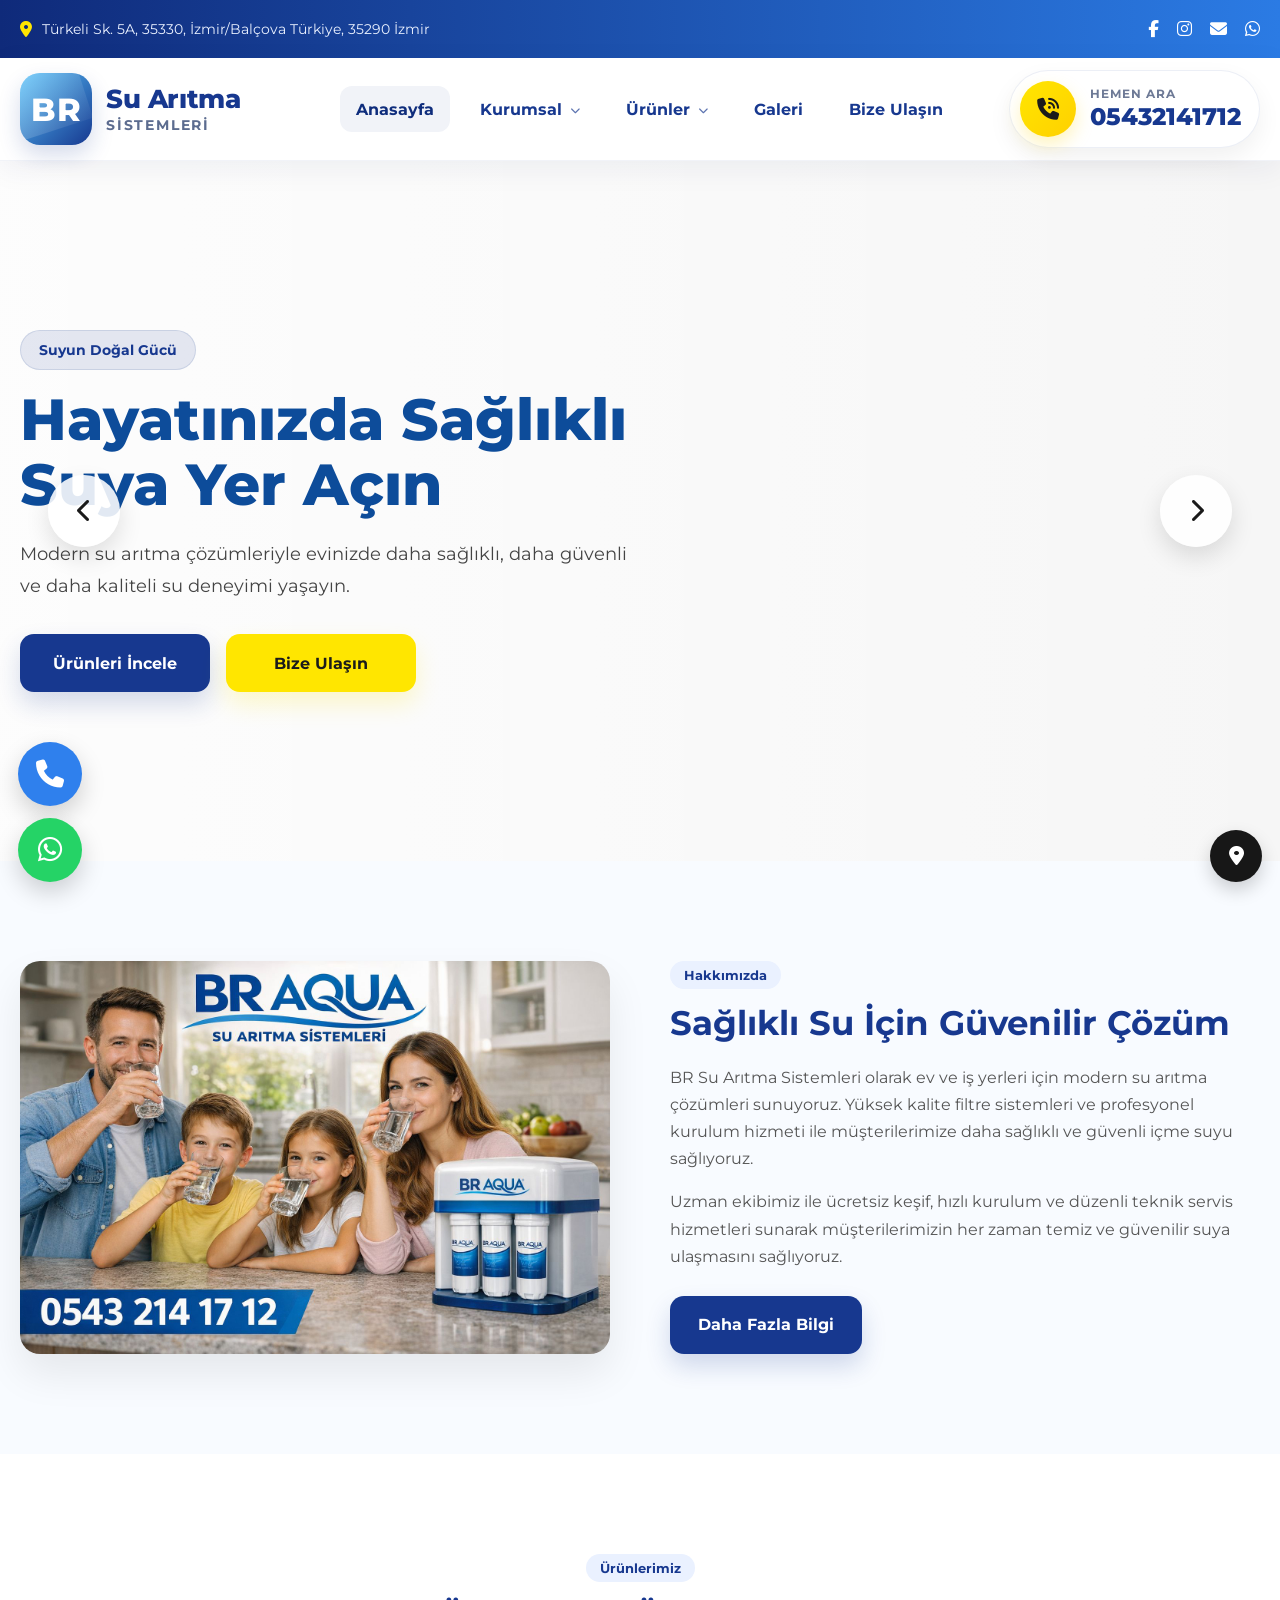
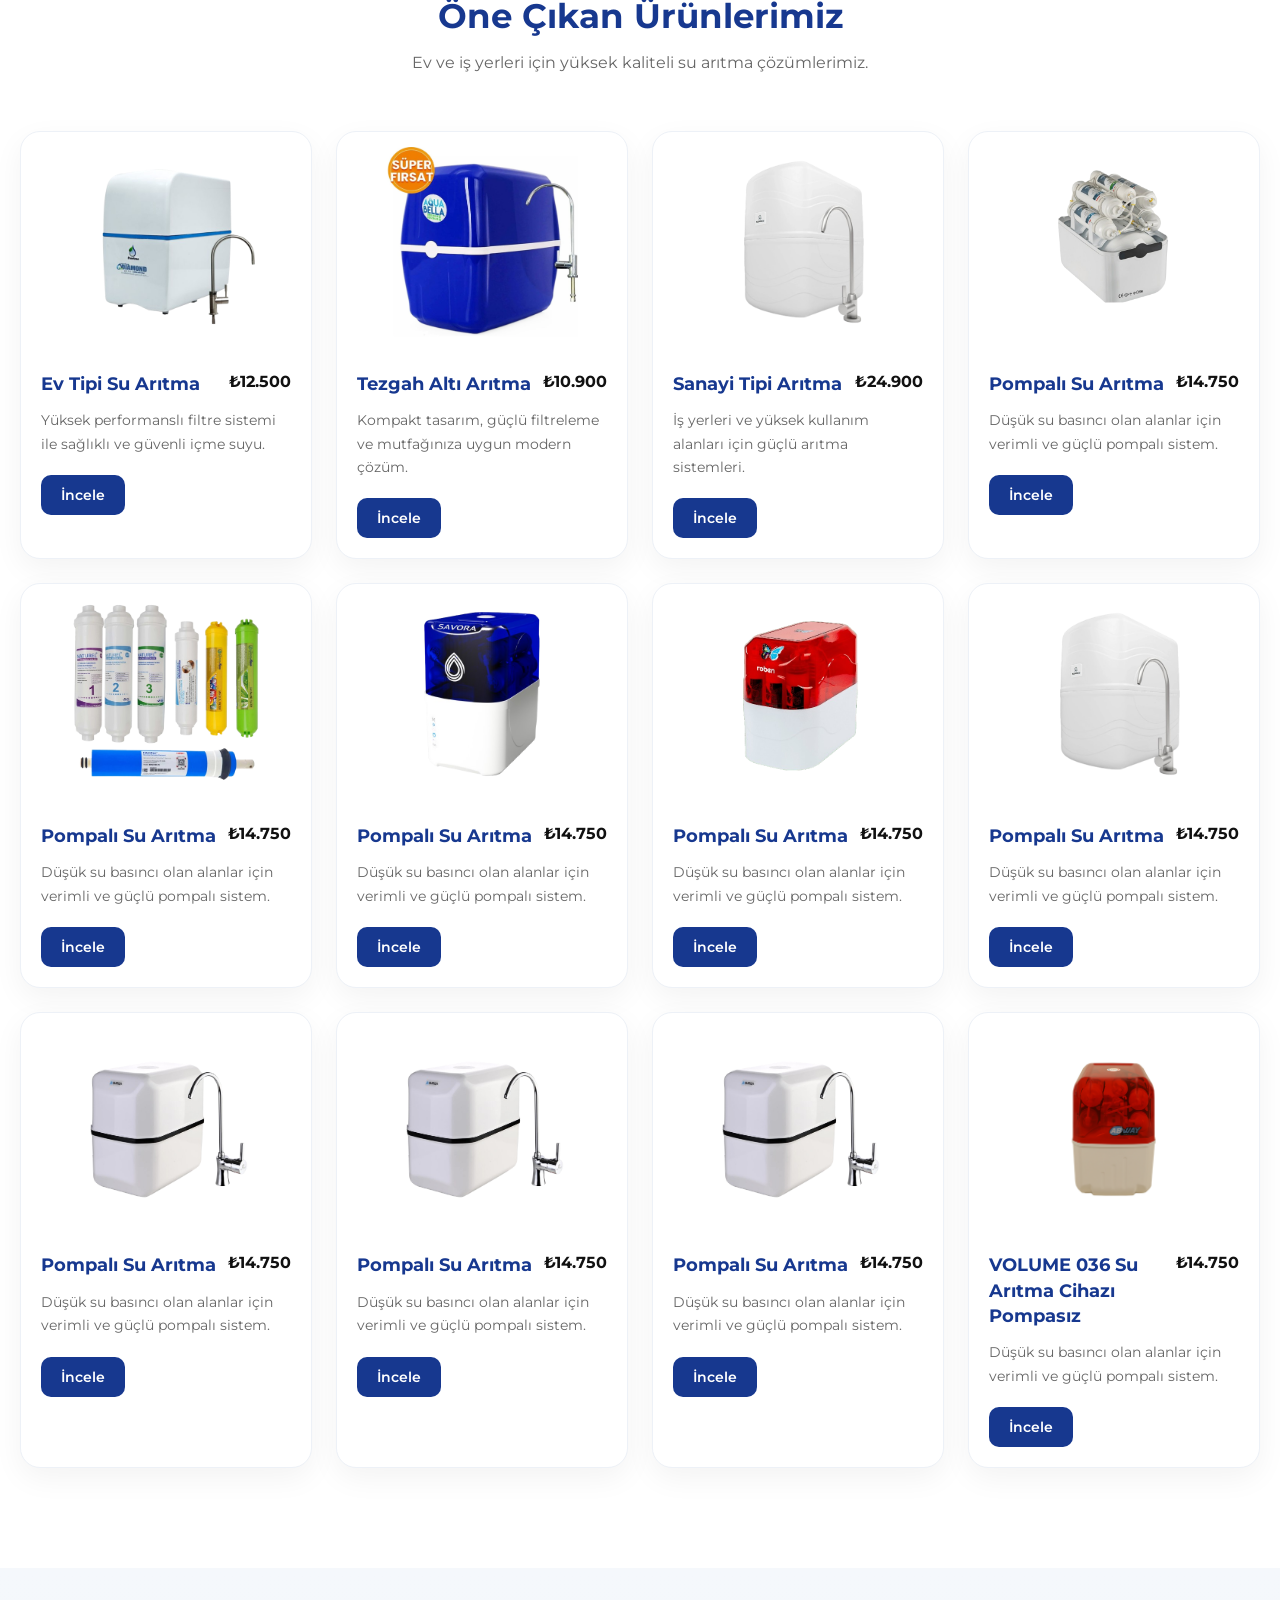
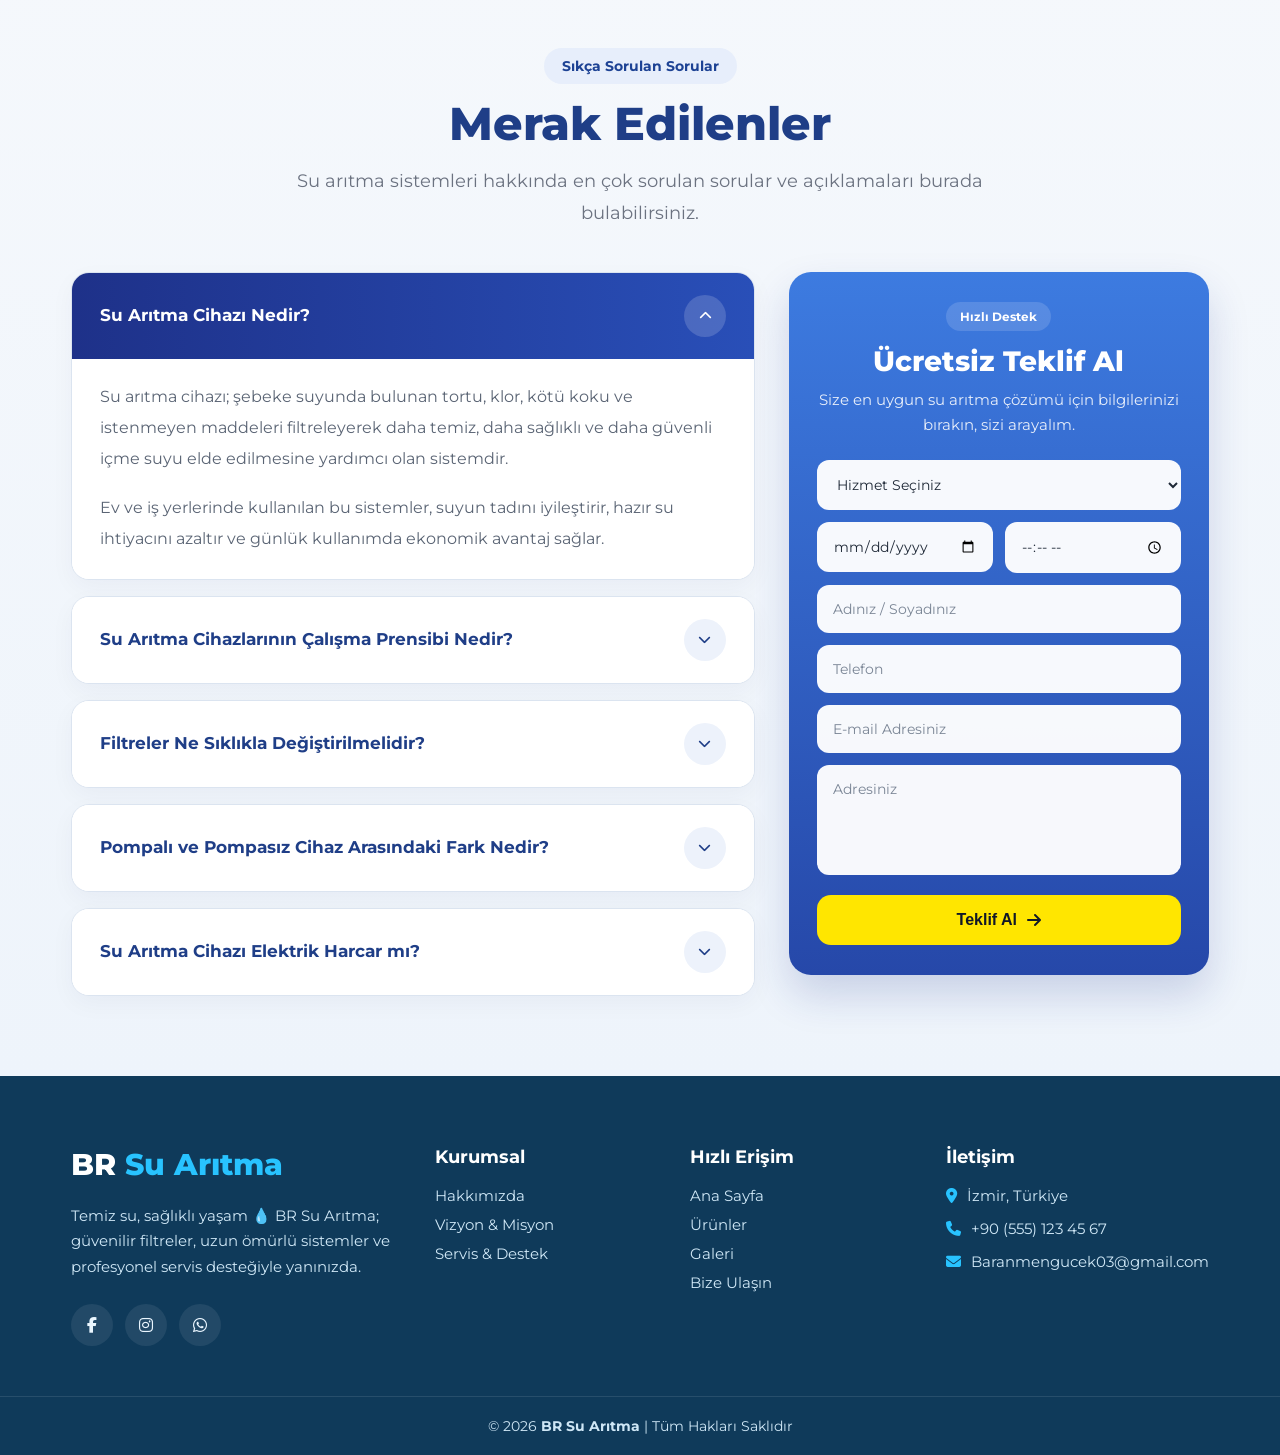
==== commit 5c0d7b93: "Change greeting from 'Hello' to 'Goodbye'" ====
--- a/index.html
+++ b/index.html
@@ -22,6 +22,7 @@
     <meta name="description" content="İzmir su arıtma cihazı satış, kurulum ve servis hizmetleri. BR Su Arıtma ile temiz ve sağlıklı içme suyu.">
     <meta name="keywords" content="su arıtma cihazı, izmir su arıtma, su arıtma filtre, arıtma cihazı fiyat">
     <meta name="author" content="BR Su Arıtma">
+    <meta name="format-detection" content="telephone=no">
 
 
 </head>
@@ -810,4 +811,5 @@
         });
     </script>
 </body>
-</html>+
+</html>
--- a/style.css
+++ b/style.css
@@ -1,4 +1,4 @@
-﻿* {
+* {
     margin: 0;
     padding: 0;
     box-sizing: border-box;
@@ -208,6 +208,8 @@
     position: relative;
     overflow: hidden;
 }
+
+
 
     .logo-icon::before {
         content: "";
@@ -425,169 +427,7 @@
     box-shadow: 0 10px 18px rgba(23, 56, 143, 0.18);
 }
 
-/* RESPONSIVE */
-@media (max-width: 1200px) {
-    .navbar {
-        gap: 8px;
-    }
-
-        .navbar > a,
-        .dropdown-toggle {
-            padding: 0 13px;
-            font-size: 15px;
-        }
-
-    .logo-icon {
-        width: 66px;
-        height: 66px;
-        font-size: 28px;
-    }
-
-    .logo-text h2 {
-        font-size: 23px;
-    }
-
-    .phone-text {
-        font-size: 18px;
-    }
-}
-
-@media (max-width: 992px) {
-    .header-container {
-        min-height: 88px;
-        position: relative;
-    }
-
-    .logo {
-        min-width: auto;
-    }
-
-    .logo-icon {
-        width: 56px;
-        height: 56px;
-        border-radius: 16px;
-        font-size: 24px;
-    }
-
-    .logo-text h2 {
-        font-size: 19px;
-    }
-
-    .logo-text span {
-        font-size: 11px;
-        letter-spacing: 1.4px;
-    }
-
-    .header-phone {
-        display: none;
-    }
-
-    .menu-toggle {
-        display: flex;
-        align-items: center;
-        justify-content: center;
-    }
-
-    .navbar {
-        position: absolute;
-        top: calc(100% + 12px);
-        left: 20px;
-        right: 20px;
-        display: none;
-        flex-direction: column;
-        align-items: stretch;
-        gap: 10px;
-        padding: 18px;
-        background: rgba(255,255,255,0.98);
-        border: 1px solid rgba(23, 56, 143, 0.08);
-        border-radius: 18px;
-        box-shadow: 0 18px 36px rgba(17, 31, 77, 0.10);
-    }
-
-        .navbar.active {
-            display: flex;
-        }
-
-        .navbar > a,
-        .dropdown-toggle {
-            justify-content: space-between;
-            width: 100%;
-            height: 44px;
-            padding: 0 14px;
-            border-radius: 12px;
-            background: #f8fbff;
-            font-size: 15px;
-        }
-
-    .dropdown {
-        width: 100%;
-        display: block;
-    }
-
-    .dropdown-menu {
-        position: static;
-        transform: none;
-        min-width: 100%;
-        margin-top: 8px;
-        padding: 8px;
-        border-radius: 14px;
-        box-shadow: none;
-        border: 1px solid rgba(23, 56, 143, 0.07);
-        opacity: 1;
-        visibility: visible;
-        pointer-events: auto;
-        display: none;
-        background: #f8faff;
-    }
-
-        .dropdown-menu::before {
-            display: none;
-        }
-
-    .dropdown.active .dropdown-menu {
-        display: block;
-    }
-
-    .dropdown-menu a {
-        min-height: 40px;
-        font-size: 13.5px;
-        border-radius: 10px;
-    }
-}
-
-@media (max-width: 576px) {
-    .header-container {
-        min-height: 82px;
-        gap: 12px;
-    }
-
-    .logo {
-        gap: 10px;
-        max-width: 210px;
-    }
-
-    .logo-icon {
-        width: 50px;
-        height: 50px;
-        font-size: 21px;
-        border-radius: 14px;
-    }
-
-    .logo-text h2 {
-        font-size: 16px;
-    }
-
-    .logo-text span {
-        font-size: 10px;
-        margin-top: 4px;
-    }
-
-    .navbar {
-        left: 12px;
-        right: 12px;
-        padding: 14px;
-    }
-}
+
 /* PHONE */
 .header-phone {
     display: flex;
@@ -705,30 +545,7 @@
         display: none;
     }
 
-    .menu-toggle {
-        display: flex;
-        align-items: center;
-        justify-content: center;
-    }
-
-    .navbar {
-        position: absolute;
-        top: 100%;
-        left: 20px;
-        right: 20px;
-        background: #fff;
-        display: none;
-        flex-direction: column;
-        align-items: flex-start;
-        gap: 16px;
-        padding: 22px;
-        border-radius: 18px;
-        box-shadow: 0 18px 35px rgba(0, 0, 0, 0.12);
-    }
-
-        .navbar.active {
-            display: flex;
-        }
+    
 }
 
 @media (max-width: 576px) {
@@ -1046,29 +863,7 @@
         height: 62px;
     }
 
-    .menu-toggle {
-        display: flex;
-        align-items: center;
-        justify-content: center;
-    }
-
-    .navbar {
-        position: absolute;
-        top: 100%;
-        left: 20px;
-        right: 20px;
-        background: #fff;
-        flex-direction: column;
-        align-items: flex-start;
-        padding: 20px;
-        border-radius: 16px;
-        box-shadow: 0 18px 35px rgba(0, 0, 0, 0.12);
-        display: none;
-    }
-
-        .navbar.active {
-            display: flex;
-        }
+  
 
     .header-phone {
         display: none;
@@ -1167,111 +962,6 @@
 
 
 
-/* MOBİL */
-@media (max-width: 992px) {
-    .navbar {
-        position: absolute;
-        top: calc(100% + 12px);
-        left: 20px;
-        right: 20px;
-        display: none;
-        flex-direction: column;
-        align-items: stretch;
-        gap: 10px;
-        padding: 18px;
-        background: rgba(255,255,255,0.98);
-        border: 1px solid rgba(23, 56, 143, 0.08);
-        border-radius: 18px;
-        box-shadow: 0 18px 36px rgba(17, 31, 77, 0.10);
-        z-index: 3000;
-    }
-
-        .navbar.active {
-            display: flex;
-        }
-
-        .navbar > a,
-        .dropdown-toggle {
-            width: 100%;
-            height: 46px;
-            justify-content: space-between;
-            padding: 0 14px;
-            border-radius: 12px;
-            background: #f8fbff;
-            font-size: 15px;
-        }
-
-    .dropdown {
-        width: 100%;
-    }
-
-    .dropdown-toggle::after {
-        transform: rotate(0deg);
-        transition: transform 0.25s ease;
-    }
-
-    .dropdown.active .dropdown-toggle::after {
-        transform: rotate(180deg);
-    }
-
-    .dropdown-menu {
-        position: static;
-        top: auto;
-        left: auto;
-        transform: none;
-        min-width: 100%;
-        margin-top: 8px;
-        padding: 8px;
-        border-radius: 14px;
-        box-shadow: none;
-        border: 1px solid rgba(23, 56, 143, 0.07);
-        background: #f8faff;
-        opacity: 1;
-        visibility: visible;
-        pointer-events: auto;
-        display: none;
-    }
-
-        .dropdown-menu::before {
-            display: none;
-        }
-
-    .dropdown.active .dropdown-menu {
-        display: block;
-    }
-
-    .dropdown-menu a {
-        min-height: 40px;
-        padding: 0 12px;
-        border-radius: 10px;
-        font-size: 14px;
-        white-space: normal;
-    }
-
-        .dropdown-menu a:hover {
-            background: #eef5ff;
-            color: #0f2d7c;
-        }
-}
-
-@media (max-width: 576px) {
-    .navbar {
-        left: 12px;
-        right: 12px;
-        padding: 14px;
-    }
-
-        .navbar > a,
-        .dropdown-toggle {
-            height: 44px;
-            font-size: 14px;
-        }
-
-    .dropdown-menu a {
-        min-height: 38px;
-        font-size: 13.5px;
-    }
-}
 
 
 /* ABOUT SECTION */
@@ -2153,3 +1843,329 @@
 }
 
 
+@media (max-width: 992px) {
+    .header {
+        overflow: visible;
+    }
+
+    .header-container {
+        min-height: 84px;
+        position: relative;
+        gap: 12px;
+    }
+
+    .logo {
+        min-width: auto;
+        max-width: calc(100% - 60px);
+        gap: 10px;
+    }
+
+    .logo-icon {
+        width: 54px;
+        height: 54px;
+        font-size: 22px;
+        border-radius: 16px;
+    }
+
+    .logo-text h2 {
+        font-size: 18px;
+        line-height: 1.1;
+    }
+
+    .logo-text span {
+        font-size: 10px;
+        letter-spacing: 1.2px;
+        margin-top: 4px;
+    }
+
+    .header-phone {
+        display: none;
+    }
+
+    .menu-toggle {
+        display: flex;
+        align-items: center;
+        justify-content: center;
+        width: 46px;
+        height: 46px;
+        flex-shrink: 0;
+        border-radius: 14px;
+    }
+
+    .navbar {
+        position: absolute;
+        top: calc(100% + 12px);
+        left: 0;
+        right: 0;
+        width: 100%;
+        display: none;
+        flex-direction: column;
+        align-items: stretch;
+        gap: 10px;
+        padding: 14px;
+        background: rgba(255,255,255,0.98);
+        border: 1px solid rgba(23, 56, 143, 0.08);
+        border-radius: 22px;
+        box-shadow: 0 18px 36px rgba(17, 31, 77, 0.12);
+        z-index: 4000;
+    }
+
+        .navbar.active {
+            display: flex;
+        }
+
+        .navbar > a,
+        .dropdown-toggle {
+            width: 100%;
+            min-height: 52px;
+            display: flex;
+            align-items: center;
+            justify-content: space-between;
+            padding: 0 16px;
+            border-radius: 14px;
+            background: #f5f7fb;
+            border: 1px solid rgba(23, 56, 143, 0.05);
+            color: #17388f;
+            font-size: 15px;
+            font-weight: 700;
+        }
+
+    .dropdown-toggle {
+        appearance: none;
+        -webkit-appearance: none;
+        border: 1px solid rgba(23, 56, 143, 0.05);
+        outline: none;
+        cursor: pointer;
+        font-family: inherit;
+        text-align: left;
+    }
+
+    .dropdown {
+        width: 100%;
+        display: block;
+    }
+
+    .dropdown-toggle::after {
+        content: "\f078";
+        font-family: "Font Awesome 6 Free";
+        font-weight: 900;
+        font-size: 11px;
+        opacity: 0.75;
+        transition: transform 0.25s ease;
+        margin-left: 12px;
+    }
+
+    .dropdown.active .dropdown-toggle::after {
+        transform: rotate(180deg);
+    }
+
+    .dropdown-menu {
+        position: static;
+        top: auto;
+        left: auto;
+        right: auto;
+        transform: none;
+        min-width: 100%;
+        width: 100%;
+        margin-top: 8px;
+        padding: 8px;
+        background: #eef3fb;
+        border: 1px solid rgba(23, 56, 143, 0.08);
+        border-radius: 16px;
+        box-shadow: none;
+        opacity: 1;
+        visibility: visible;
+        pointer-events: auto;
+        display: none;
+        overflow: hidden;
+    }
+
+        .dropdown-menu::before {
+            display: none;
+        }
+
+    .dropdown.active .dropdown-menu {
+        display: block;
+    }
+
+    .dropdown-menu a {
+        display: flex;
+        align-items: center;
+        width: 100%;
+        min-height: 42px;
+        padding: 0 14px;
+        border-radius: 12px;
+        font-size: 14px;
+        font-weight: 600;
+        color: #17388f;
+        white-space: normal;
+        background: transparent;
+    }
+
+        .dropdown-menu a + a {
+            margin-top: 4px;
+        }
+
+        .dropdown-menu a:hover {
+            background: #e3ecfb;
+            color: #0f2d7c;
+        }
+}
+
+@media (max-width: 576px) {
+    .header-container {
+        min-height: 78px;
+    }
+
+    .logo {
+        max-width: calc(100% - 54px);
+        gap: 9px;
+    }
+
+    .logo-icon {
+        width: 48px;
+        height: 48px;
+        font-size: 20px;
+        border-radius: 14px;
+    }
+
+    .logo-text h2 {
+        font-size: 16px;
+    }
+
+    .logo-text span {
+        font-size: 9px;
+        letter-spacing: 1px;
+    }
+
+    .menu-toggle {
+        width: 42px;
+        height: 42px;
+        font-size: 17px;
+        border-radius: 12px;
+    }
+
+    .navbar {
+        top: calc(100% + 10px);
+        padding: 12px;
+        gap: 9px;
+        border-radius: 18px;
+    }
+
+        .navbar > a,
+        .dropdown-toggle {
+            min-height: 48px;
+            padding: 0 14px;
+            font-size: 14px;
+            border-radius: 12px;
+        }
+
+    .dropdown-menu {
+        margin-top: 7px;
+        padding: 7px;
+        border-radius: 14px;
+    }
+
+        .dropdown-menu a {
+            min-height: 38px;
+            font-size: 13px;
+            padding: 0 12px;
+            border-radius: 10px;
+        }
+}
+
+
+
+@media (max-width: 992px) {
+
+    .dropdown {
+        position: static;
+        width: 100%;
+        display: block;
+    }
+
+    .dropdown-toggle {
+        appearance: none;
+        -webkit-appearance: none;
+        border: 1px solid rgba(23, 56, 143, 0.05);
+        outline: none;
+        cursor: pointer;
+        font-family: inherit;
+        text-align: left;
+    }
+
+        .dropdown-toggle::after {
+            content: "\f078";
+            font-family: "Font Awesome 6 Free";
+            font-weight: 900;
+            font-size: 11px;
+            opacity: 0.75;
+            transition: transform 0.25s ease;
+            margin-left: 12px;
+        }
+
+    .dropdown.active .dropdown-toggle::after {
+        transform: rotate(180deg);
+    }
+
+    .dropdown-menu {
+        position: static !important;
+        top: auto !important;
+        left: auto !important;
+        right: auto !important;
+        transform: none !important;
+        min-width: 100%;
+        width: 100%;
+        margin-top: 8px;
+        padding: 8px;
+        background: #eef3fb;
+        border: 1px solid rgba(23, 56, 143, 0.08);
+        border-radius: 16px;
+        box-shadow: none;
+        opacity: 1;
+        visibility: visible;
+        pointer-events: auto;
+        display: none;
+        overflow: hidden;
+        margin-left: 0 !important;
+    }
+
+        .dropdown:hover .dropdown-menu,
+        .dropdown-menu:hover {
+            transform: none !important;
+            left: auto !important;
+            right: auto !important;
+            top: auto !important;
+        }
+
+        .dropdown-menu::before {
+            display: none;
+        }
+
+    .dropdown.active .dropdown-menu {
+        display: block;
+    }
+
+    .dropdown-menu a {
+        display: flex;
+        align-items: center;
+        width: 100%;
+        min-height: 42px;
+        padding: 0 14px;
+        border-radius: 12px;
+        font-size: 14px;
+        font-weight: 600;
+        color: #17388f;
+        white-space: normal;
+        background: transparent;
+    }
+
+        .dropdown-menu a + a {
+            margin-top: 4px;
+        }
+
+        .dropdown-menu a:hover {
+            background: #e3ecfb;
+            color: #0f2d7c;
+        }
+}
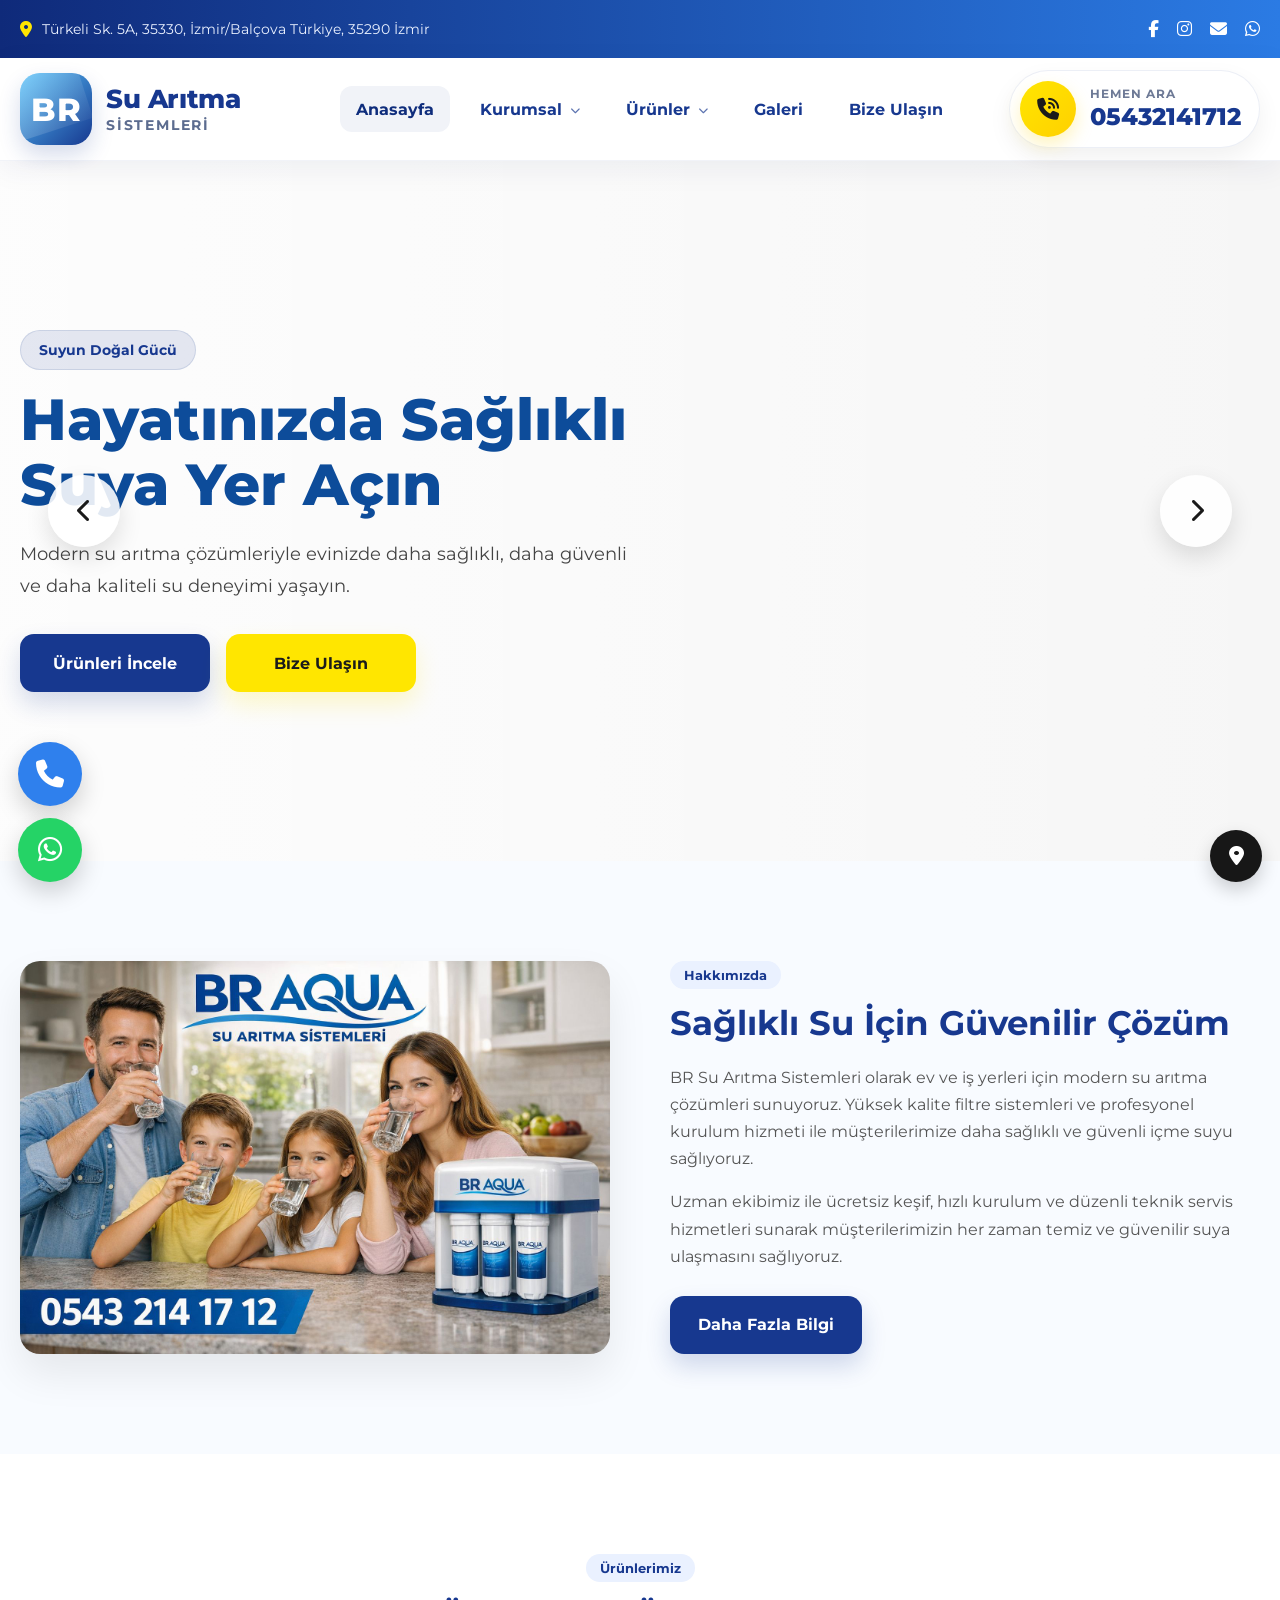
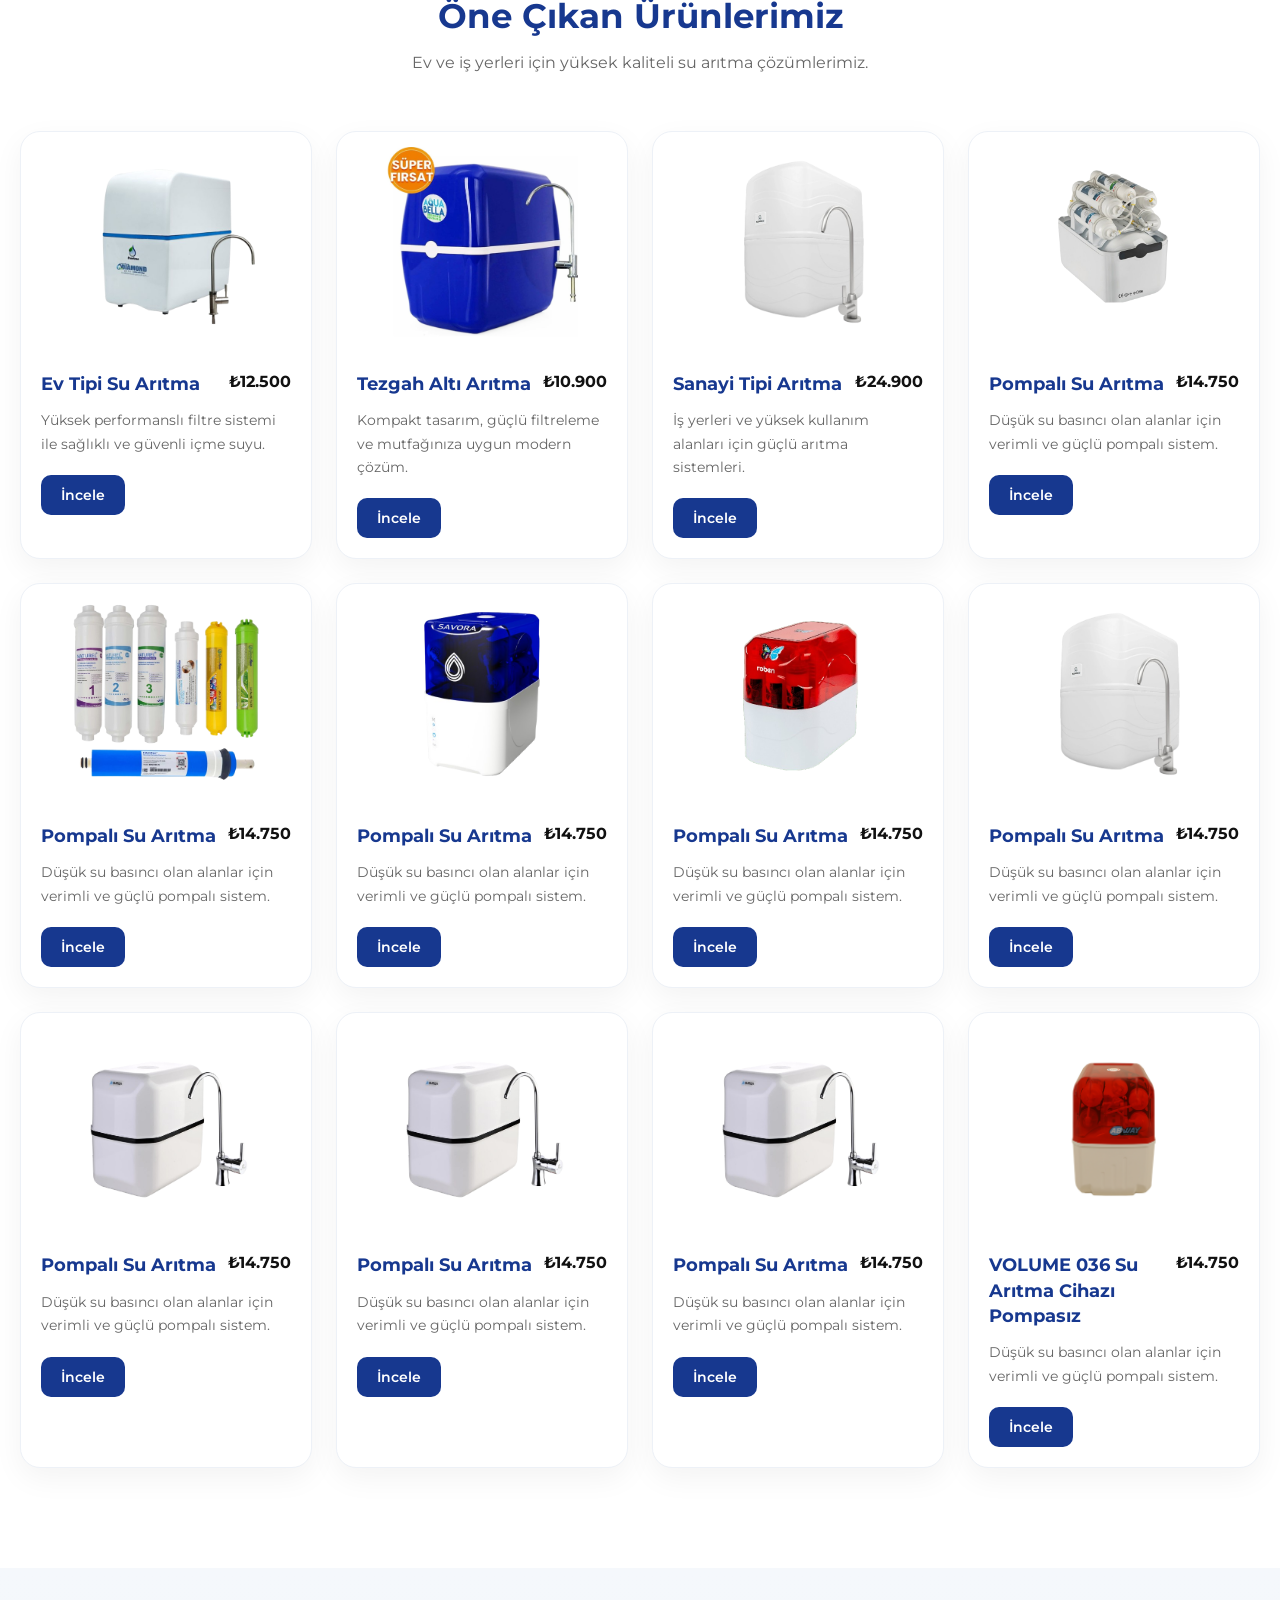
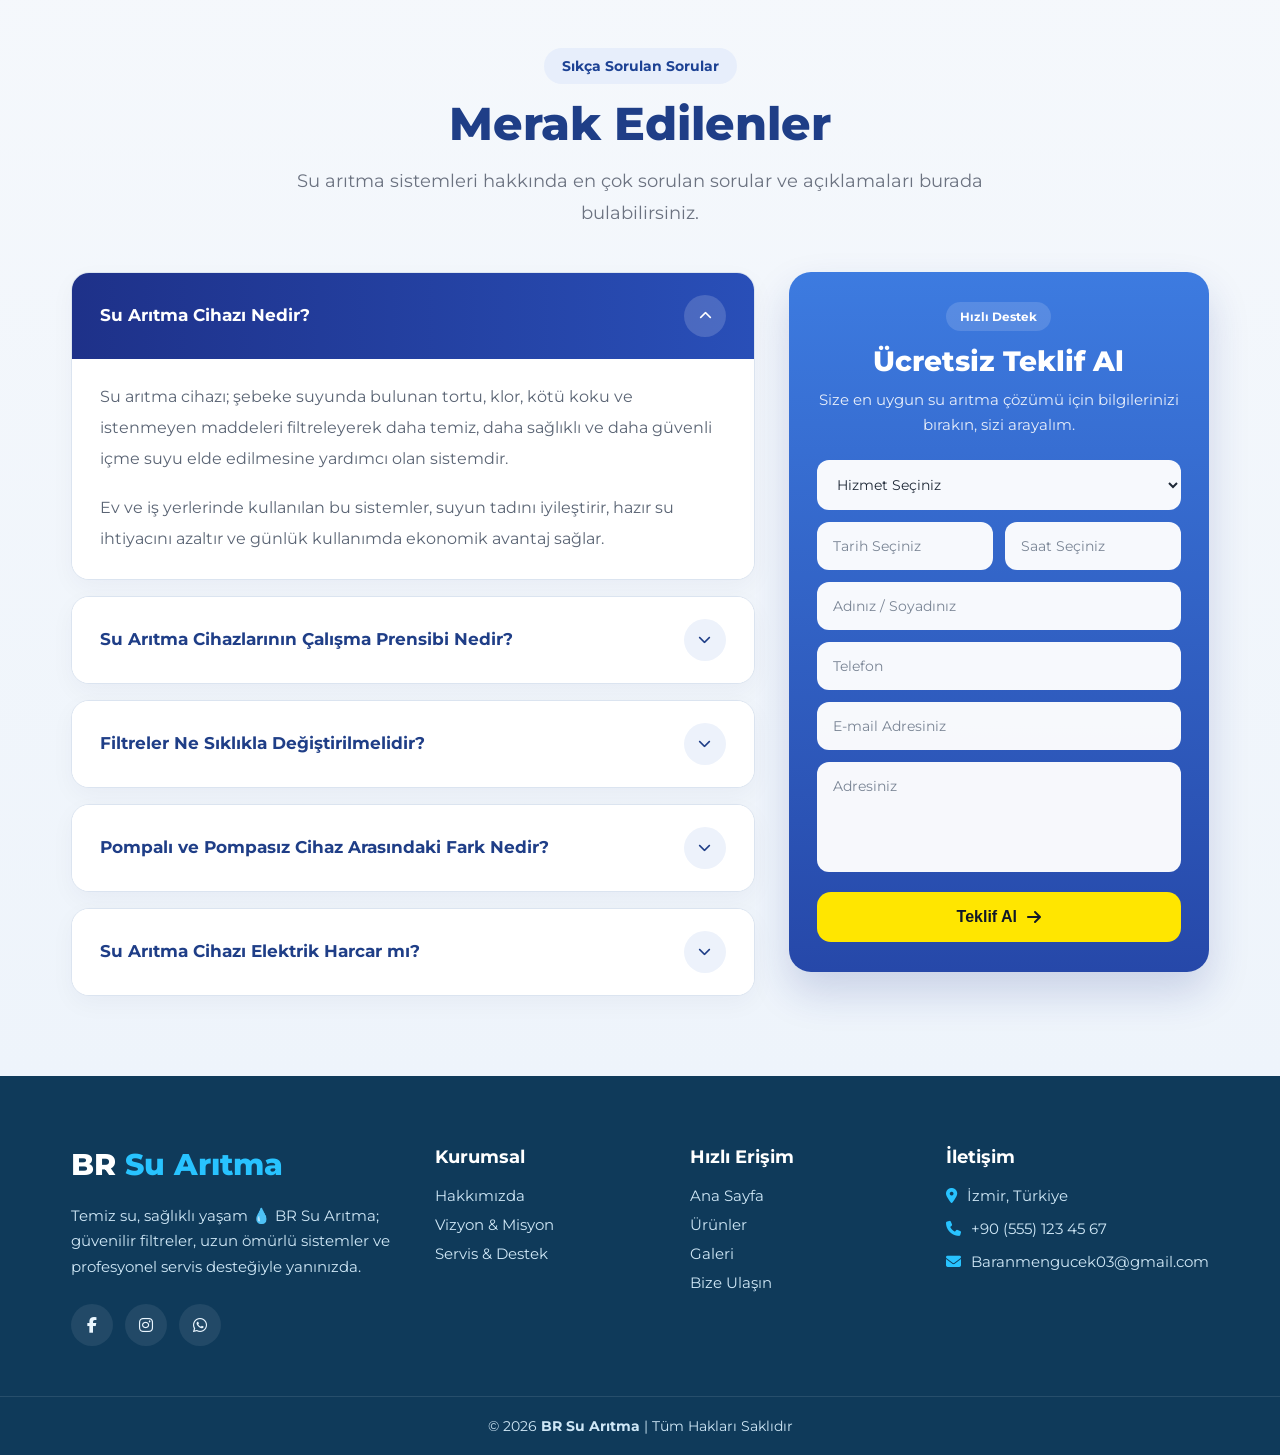
==== commit bc16ab59: "Update index.html" ====
--- a/index.html
+++ b/index.html
@@ -561,14 +561,14 @@
                                 </select>
                             </div>
 
-                            <div class="form-row two-col">
-                                <div class="form-group">
-                                    <input type="date">
-                                </div>
-                                <div class="form-group">
-                                    <input type="time">
-                                </div>
-                            </div>
+                         <div class="form-row two-col">
+    <div class="form-group">
+        <input type="text" placeholder="Tarih Seçiniz">
+    </div>
+    <div class="form-group">
+        <input type="text" placeholder="Saat Seçiniz">
+    </div>
+</div>
 
                             <div class="form-group">
                                 <input type="text" placeholder="Adınız / Soyadınız">
@@ -813,3 +813,4 @@
 </body>
 
 </html>
+
